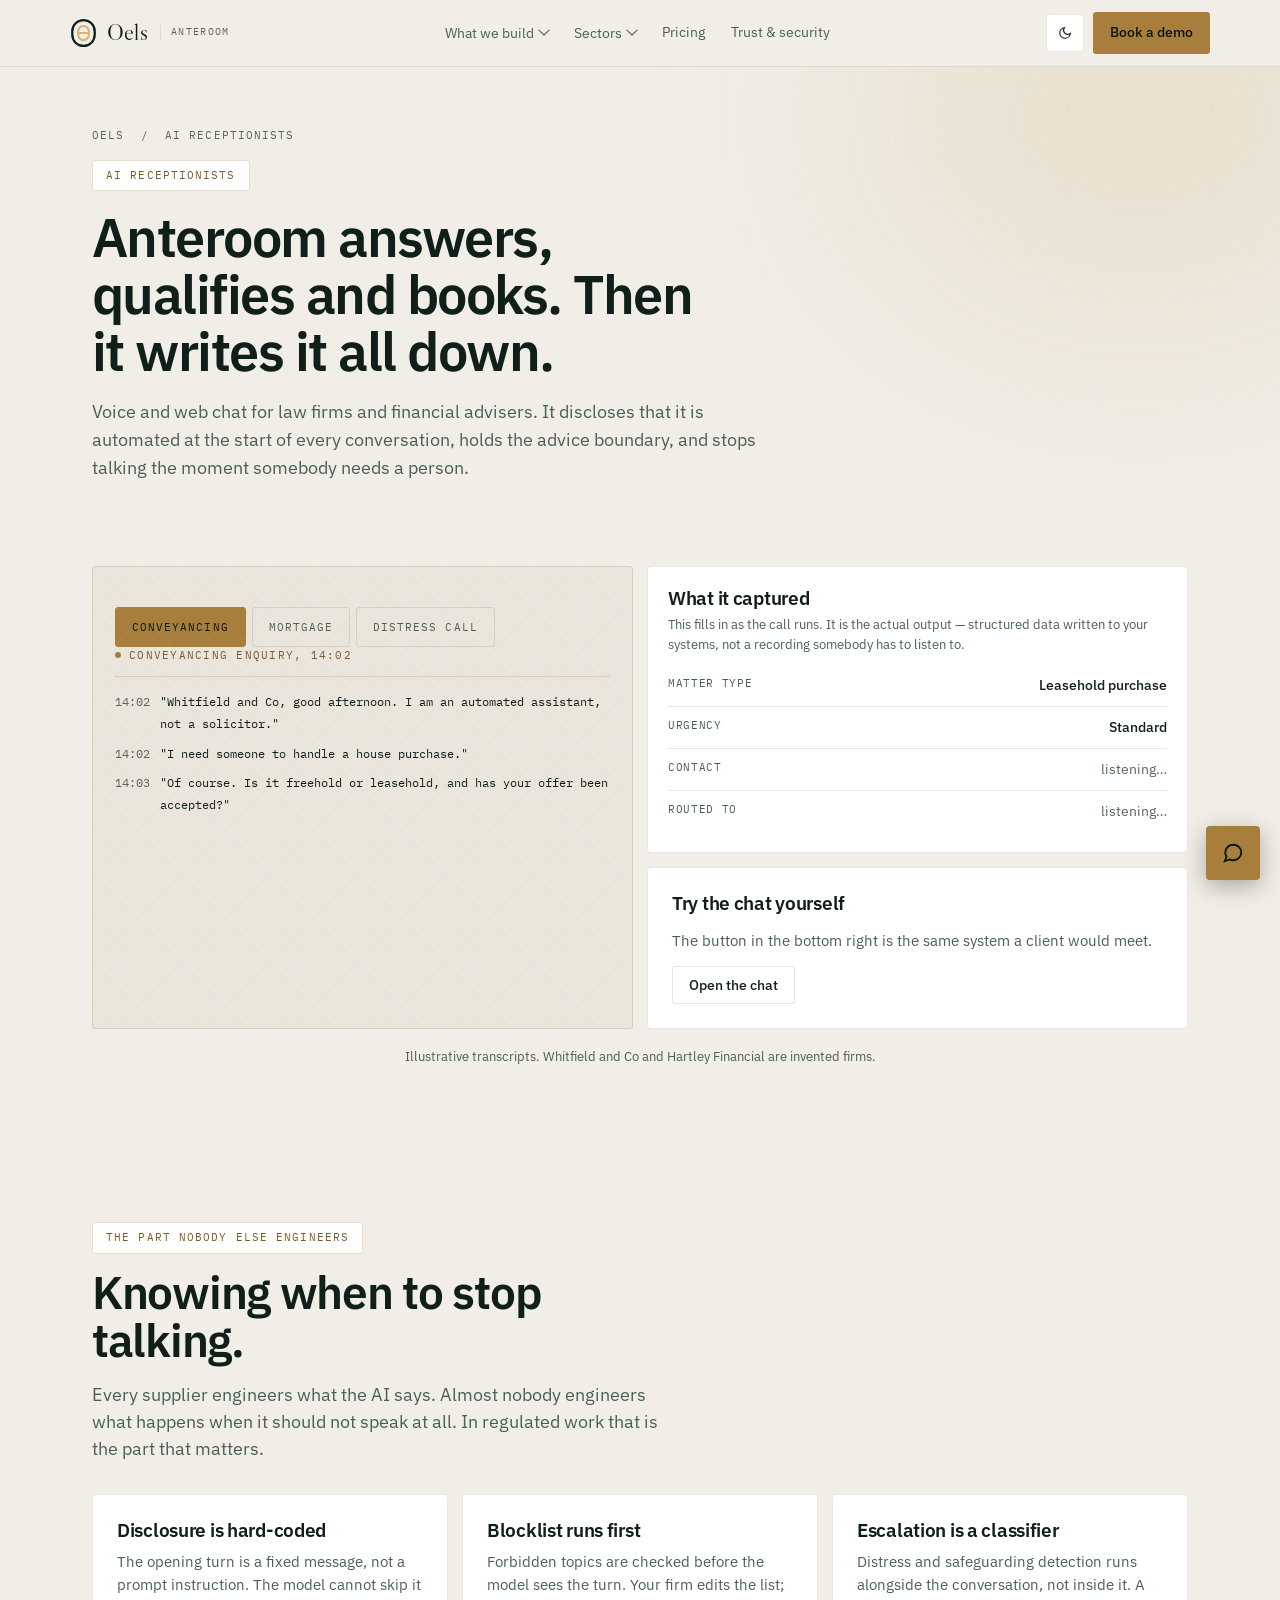
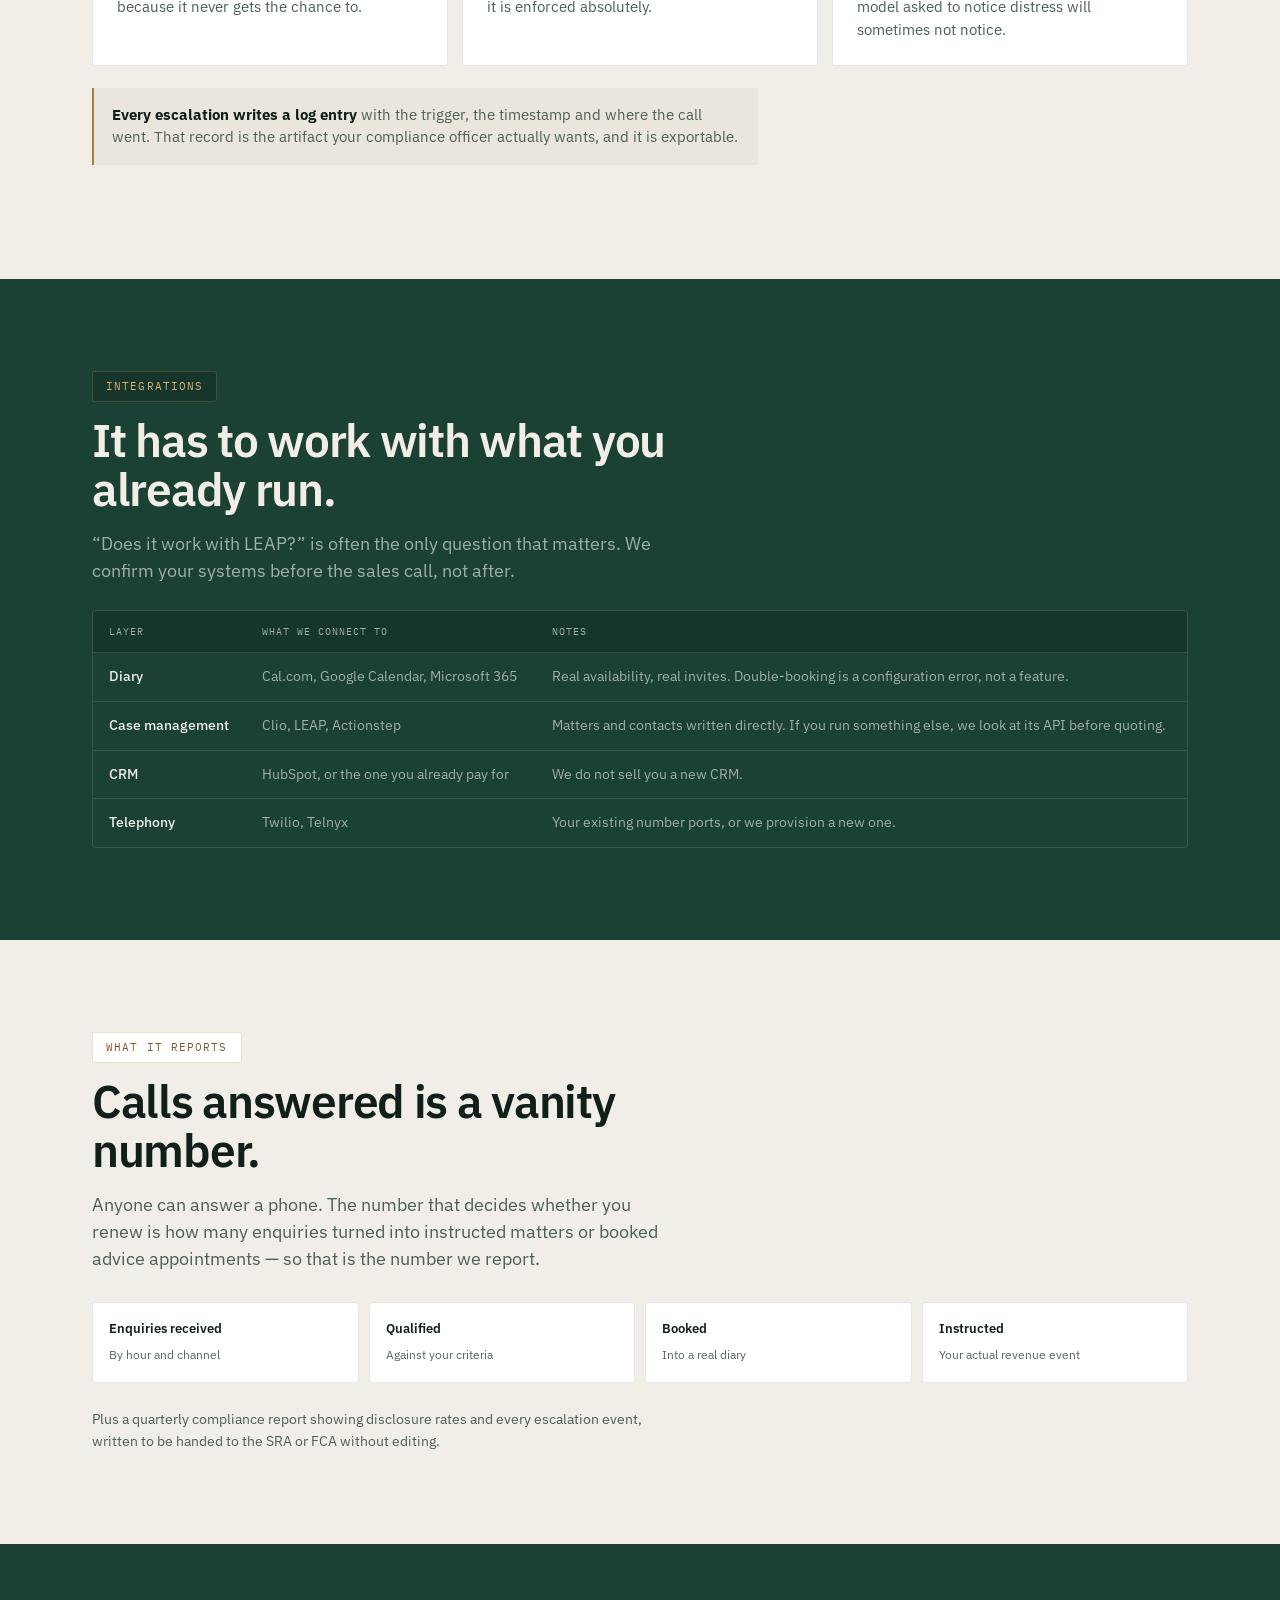
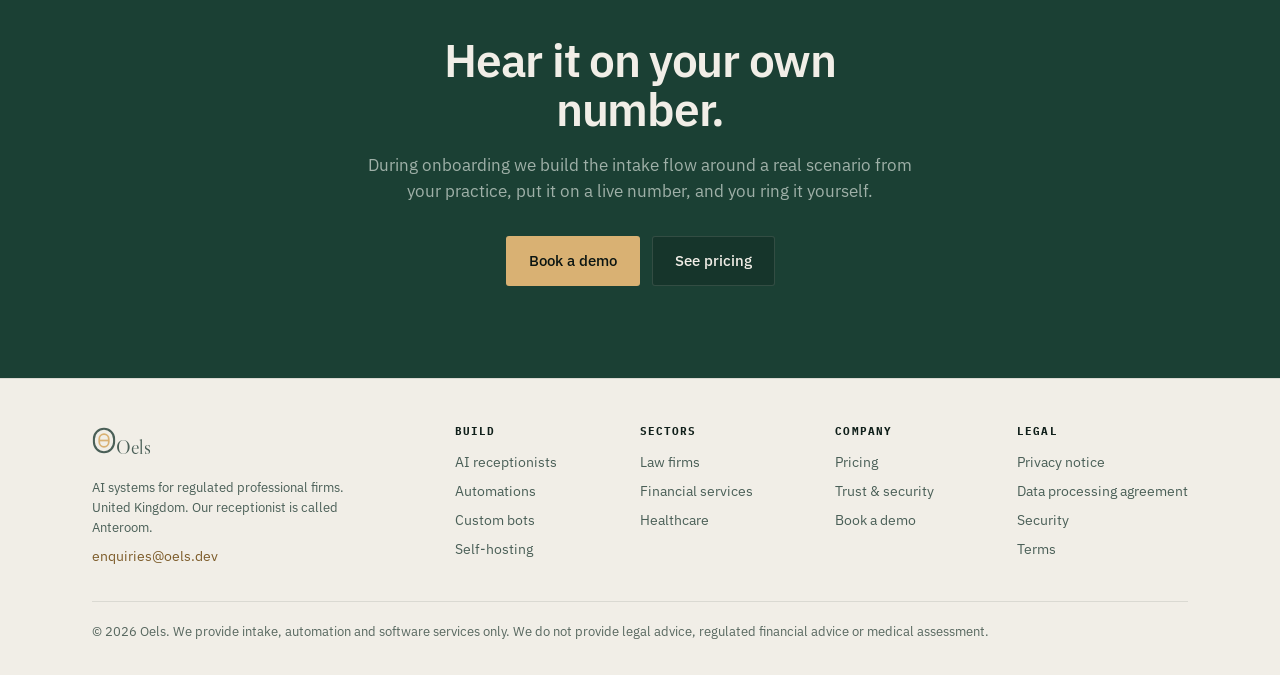
==== ai-receptionists.html @ 80339958 "Rebrand to Oels, build out full site, remove internal docs from repo Company is now Oels; Anteroom i" ====
<!DOCTYPE html>
<html lang="en-GB" data-theme="dark">
<head>
<meta charset="utf-8">
<meta name="viewport" content="width=device-width, initial-scale=1">
<title>AI receptionists | Anteroom by Oels</title>
<meta name="description" content="Anteroom answers your firm's phone and web chat, qualifies the enquiry against your own criteria, and books it. It discloses that it is automated on every call.">
<link rel="preconnect" href="https://fonts.googleapis.com">
<link rel="preconnect" href="https://fonts.gstatic.com" crossorigin>
<link href="https://fonts.googleapis.com/css2?family=Libre+Caslon+Display&family=IBM+Plex+Sans:wght@400;500;600;700&family=IBM+Plex+Mono:wght@400;500&display=swap" rel="stylesheet">
<link rel="stylesheet" href="assets/oels.css">
</head>
<body>
<a class="skip" href="#main">Skip to content</a>

<svg width="0" height="0" style="position:absolute" aria-hidden="true"><defs>
<pattern id="mashp" width="44" height="44" patternUnits="userSpaceOnUse">
<g stroke="#D9B173" stroke-width="1" fill="none">
<path d="M22 2 L42 22 L22 42 L2 22 Z"/><path d="M22 10 L34 22 L22 34 L10 22 Z"/><path d="M0 0 L44 44 M44 0 L0 44"/>
</g></pattern></defs></svg>

<div class="hdr-wrap">
  <div class="wrap hdr">
    <a href="index.html" class="brand" aria-label="Oels home">
      <svg width="27" height="30" viewBox="0 0 30 34" fill="none" aria-hidden="true"><rect x="2.3" y="2.3" width="25.4" height="29.4" rx="12.7" stroke="currentColor" stroke-width="2.6"/><rect x="9" y="9" width="12" height="16" rx="6" stroke="#D9B173" stroke-width="2.2"/><path d="M9 17H21" stroke="#D9B173" stroke-width="2.2"/></svg>
      <span class="brand-nm">Oels</span><span class="brand-sub">Anteroom</span>
    </a>
    <nav class="nav" id="nav" data-open="false" aria-label="Main">
      <div class="nav-grp">
        <button class="nav-btn" type="button" aria-expanded="false" aria-controls="pan-b">What we build <i class="nav-car"></i></button>
        <div class="nav-pan" id="pan-b">
          <a class="nav-item" href="ai-receptionists.html"><strong>AI receptionists</strong><span>Anteroom &mdash; voice and web chat</span></a>
          <a class="nav-item" href="automations.html"><strong>Automations</strong><span>The work between your systems</span></a>
          <a class="nav-item" href="custom-bots.html"><strong>Custom and ML bots</strong><span>Trained on your own documents</span></a>
          <a class="nav-item" href="self-hosted.html"><strong>Self-hosted deployment</strong><span>Inside your own network</span></a>
        </div>
      </div>
      <div class="nav-grp">
        <button class="nav-btn" type="button" aria-expanded="false" aria-controls="pan-s">Sectors <i class="nav-car"></i></button>
        <div class="nav-pan" id="pan-s">
          <a class="nav-item" href="for-law-firms.html"><strong>Law firms</strong><span>Intake and triage, never advice</span></a>
          <a class="nav-item" href="for-financial-services.html"><strong>Financial services</strong><span>Guidance side of the advice boundary</span></a>
          <a class="nav-item" href="for-healthcare.html"><strong>Healthcare</strong><span>Planned &mdash; not a launch claim</span></a>
        </div>
      </div>
      <a class="nav-lnk" href="pricing.html">Pricing</a>
      <a class="nav-lnk" href="trust.html">Trust &amp; security</a>
    </nav>
    <div class="hact">
      <button class="tbtn" type="button" data-theme-toggle aria-label="Switch between light and dark theme">
        <svg width="14" height="14" viewBox="0 0 24 24" fill="none" stroke="currentColor" stroke-width="2" aria-hidden="true"><path d="M21 12.8A9 9 0 1 1 11.2 3a7 7 0 0 0 9.8 9.8z"/></svg>
      </button>
      <a href="index.html#book" class="btn btn-p btn-sm hdr-cta">Book a demo</a>
      <button class="tbtn burger" type="button" id="burger" aria-expanded="false" aria-controls="nav" aria-label="Open menu">
        <svg width="16" height="16" viewBox="0 0 24 24" fill="none" stroke="currentColor" stroke-width="2" aria-hidden="true"><path d="M3 6h18M3 12h18M3 18h18"/></svg>
      </button>
    </div>
  </div>
</div>

<main id="main">
<section class="phero">
  <div class="glow g1"></div>
  <div class="wrap" style="position:relative;z-index:2">
    <p class="crumb"><a href="index.html">Oels</a> &nbsp;/&nbsp; AI receptionists</p>
    <span class="pill" style="margin-top:16px">AI receptionists</span>
    <h1>Anteroom answers, qualifies and books. Then it writes it all down.</h1>
    <p class="phero-sub">Voice and web chat for law firms and financial advisers. It discloses that it is automated at the start of every conversation, holds the advice boundary, and stops talking the moment somebody needs a person.</p>
  </div>
</section>

<section class="sec-s">
  <div class="wrap">
    <div class="cards2" style="margin-top:8px">
      <div class="term">
        <svg class="mash" aria-hidden="true"><rect width="100%" height="100%" fill="url(#mashp)"/></svg>
        <div class="segs" role="tablist" aria-label="Choose a scenario">
          <button class="seg" type="button" role="tab" aria-selected="true" data-scen="law">Conveyancing</button>
          <button class="seg" type="button" role="tab" aria-selected="false" data-scen="fin">Mortgage</button>
          <button class="seg" type="button" role="tab" aria-selected="false" data-scen="esc">Distress call</button>
        </div>
        <div class="thead"><span class="dot"></span><span id="demoLabel">Conveyancing enquiry, 14:02</span></div>
        <div id="demoFeed" class="feed" aria-live="polite"></div>
      </div>
      <div>
        <div class="xtract">
          <h3 style="margin-bottom:4px">What it captured</h3>
          <p class="dim" style="font-size:13px;margin-bottom:10px">This fills in as the call runs. It is the actual output &mdash; structured data written to your systems, not a recording somebody has to listen to.</p>
          <div id="xtract"></div>
        </div>
        <div class="card" style="margin-top:14px">
          <h3>Try the chat yourself</h3>
          <p class="mt-s">The button in the bottom right is the same system a client would meet.</p>
          <button class="btn btn-s btn-sm" type="button" data-open-chat style="margin-top:14px">Open the chat</button>
        </div>
      </div>
    </div>
    <p class="dim center" style="font-size:12.5px;margin-top:18px">Illustrative transcripts. Whitfield and Co and Hartley Financial are invented firms.</p>
  </div>
</section>

<section class="sec">
  <div class="wrap">
    <div class="sec-head rv">
      <span class="pill">The part nobody else engineers</span>
      <h2>Knowing when to stop talking.</h2>
      <p>Every supplier engineers what the AI says. Almost nobody engineers what happens when it should not speak at all. In regulated work that is the part that matters.</p>
    </div>
    <div class="cards3">
      <div class="card rv"><h3>Disclosure is hard-coded</h3><p>The opening turn is a fixed message, not a prompt instruction. The model cannot skip it because it never gets the chance to.</p></div>
      <div class="card rv"><h3>Blocklist runs first</h3><p>Forbidden topics are checked before the model sees the turn. Your firm edits the list; it is enforced absolutely.</p></div>
      <div class="card rv"><h3>Escalation is a classifier</h3><p>Distress and safeguarding detection runs alongside the conversation, not inside it. A model asked to notice distress will sometimes not notice.</p></div>
    </div>
    <div class="note" style="max-width:74ch">
      <strong>Every escalation writes a log entry</strong> with the trigger, the timestamp and where the call went. That record is the artifact your compliance officer actually wants, and it is exportable.
    </div>
  </div>
</section>

<section class="sec on-deep">
  <div class="wrap">
    <div class="sec-head rv">
      <span class="pill">Integrations</span>
      <h2>It has to work with what you already run.</h2>
      <p>&ldquo;Does it work with LEAP?&rdquo; is often the only question that matters. We confirm your systems before the sales call, not after.</p>
    </div>
    <div class="tbl-wrap">
      <table class="tbl">
        <tr><th>Layer</th><th>What we connect to</th><th>Notes</th></tr>
        <tr><td>Diary</td><td>Cal.com, Google Calendar, Microsoft 365</td><td>Real availability, real invites. Double-booking is a configuration error, not a feature.</td></tr>
        <tr><td>Case management</td><td>Clio, LEAP, Actionstep</td><td>Matters and contacts written directly. If you run something else, we look at its API before quoting.</td></tr>
        <tr><td>CRM</td><td>HubSpot, or the one you already pay for</td><td>We do not sell you a new CRM.</td></tr>
        <tr><td>Telephony</td><td>Twilio, Telnyx</td><td>Your existing number ports, or we provision a new one.</td></tr>
      </table>
    </div>
  </div>
</section>

<section class="sec">
  <div class="wrap">
    <div class="sec-head rv">
      <span class="pill">What it reports</span>
      <h2>Calls answered is a vanity number.</h2>
      <p>Anyone can answer a phone. The number that decides whether you renew is how many enquiries turned into instructed matters or booked advice appointments &mdash; so that is the number we report.</p>
    </div>
    <div class="strip strip-4">
      <div><strong>Enquiries received</strong><span>By hour and channel</span></div>
      <div><strong>Qualified</strong><span>Against your criteria</span></div>
      <div><strong>Booked</strong><span>Into a real diary</span></div>
      <div><strong>Instructed</strong><span>Your actual revenue event</span></div>
    </div>
    <p class="dim mt-m" style="font-size:14px;max-width:70ch">Plus a quarterly compliance report showing disclosure rates and every escalation event, written to be handed to the SRA or FCA without editing.</p>
  </div>
</section>
<section class="sec on-deep">
  <div class="wrap center">
    <h2 style="max-width:20ch;margin:0 auto">Hear it on your own number.</h2>
    <p class="dim" style="max-width:56ch;margin:18px auto 0;font-size:17px">During onboarding we build the intake flow around a real scenario from your practice, put it on a live number, and you ring it yourself.</p>
    <div class="hcta">
      <a href="index.html#book" class="btn btn-p">Book a demo</a>
      <a href="pricing.html" class="btn btn-s">See pricing</a>
    </div>
  </div>
</section>
</main>

<footer class="ft">
  <div class="wrap">
    <div class="fg">
      <div style="max-width:280px">
        <a href="index.html" class="brand" style="margin-bottom:11px">
          <svg width="24" height="27" viewBox="0 0 30 34" fill="none" aria-hidden="true"><rect x="2.3" y="2.3" width="25.4" height="29.4" rx="12.7" stroke="currentColor" stroke-width="2.6"/><rect x="9" y="9" width="12" height="16" rx="6" stroke="#D9B173" stroke-width="2.2"/><path d="M9 17H21" stroke="#D9B173" stroke-width="2.2"/></svg><span class="brand-nm" style="font-size:20px">Oels</span>
        </a>
        <p class="dim" style="font-size:13px">AI systems for regulated professional firms. United Kingdom. Our receptionist is called Anteroom.</p>
        <p style="margin-top:8px"><a href="mailto:enquiries@oels.dev" style="color:var(--brass-text);padding:0">enquiries@oels.dev</a></p>
      </div>
      <div class="fc"><strong>Build</strong>
        <a href="ai-receptionists.html">AI receptionists</a><a href="automations.html">Automations</a><a href="custom-bots.html">Custom bots</a><a href="self-hosted.html">Self-hosting</a></div>
      <div class="fc"><strong>Sectors</strong>
        <a href="for-law-firms.html">Law firms</a><a href="for-financial-services.html">Financial services</a><a href="for-healthcare.html">Healthcare</a></div>
      <div class="fc"><strong>Company</strong>
        <a href="pricing.html">Pricing</a><a href="trust.html">Trust &amp; security</a><a href="index.html#book">Book a demo</a></div>
      <div class="fc"><strong>Legal</strong>
        <a href="privacy.html">Privacy notice</a><a href="dpa.html">Data processing agreement</a><a href="trust.html">Security</a><a href="terms.html">Terms</a></div>
    </div>
    <p class="flegal">&copy; 2026 Oels. We provide intake, automation and software services only. We do not provide legal advice, regulated financial advice or medical assessment.</p>
  </div>
</footer>

<button class="chatbtn" type="button" id="chatBtn" aria-expanded="false" aria-label="Open chat">
  <svg width="22" height="22" viewBox="0 0 24 24" fill="none" stroke="#0B1512" stroke-width="2" stroke-linecap="round" aria-hidden="true"><path d="M21 11.5a8.4 8.4 0 0 1-9 8.4 8.5 8.5 0 0 1-3.8-.9L3 21l1.9-5.2A8.4 8.4 0 0 1 12 3a8.4 8.4 0 0 1 9 8.5z"/></svg>
</button>
<div class="chatwin" id="chatWin" role="dialog" aria-label="Anteroom chat">
  <div class="chh"><span class="dot pulse"></span><div><strong>Anteroom</strong><small>Automated assistant</small></div></div>
  <div class="chb" id="chatBody"></div>
  <div class="chopts" id="chatOpts"></div>
  <p class="chn">A demonstration of how Anteroom greets and routes an enquiry.</p>
</div>


<script src="assets/oels.js"></script>
</body>
</html>
---- assets/oels.css ----
/* ============================================================
   Oels — shared stylesheet
   Company: Oels.  Product: Anteroom.
   Brand tokens are locked (see brand.html). Change values here,
   never inline, or light and dark will drift apart.
   ============================================================ */

/* ---------- 1. Tokens ---------- */
:root[data-theme="dark"]{
  --bg:#0B1512;--bg2:#101F1A;--surface:#152521;--surface2:#1B302A;
  --ink:#F1EEE7;--dim:#93A79E;--faint:#7F938A;
  --brass:#D9B173;--brass2:#C0954E;--brass-text:#D9B173;
  --line:rgba(217,177,115,.16);--line2:rgba(241,238,231,.09);
  /* --alert is the decorative rule; --alert-ink is text, held to AA on paper */
  --alert:#C2603E;--alert-ink:#A34524;
  --ok:#5C9E7A;--warn-text:#E8A87C;
  --paper-bg:#EDE6D6;--paper-ink:#26201A;--paper-faint:#6B5F4E;--paper-rule:rgba(38,32,26,.14);
  --deep:#1B4034;
}
:root[data-theme="light"]{
  --bg:#F1EEE7;--bg2:#EAE6DD;--surface:#FFFFFF;--surface2:#F7F5F0;
  --ink:#101F1A;--dim:#4A5F57;--faint:#57675F;
  --brass:#A87E3C;--brass2:#C0954E;--brass-text:#7D5C2A;
  --line:rgba(168,126,60,.24);--line2:rgba(16,31,26,.1);
  --alert:#A84B2E;--alert-ink:#A84B2E;
  --ok:#3F7757;--warn-text:#A84B2E;
  --paper-bg:#FFFFFF;--paper-ink:#1C2622;--paper-faint:#5C6D66;--paper-rule:rgba(28,38,34,.1);
  --deep:#1B4034;
}

/* Deep-green feature band. Re-declares tokens locally so children inherit
   dark-appropriate values in BOTH themes — --deep is identical in both. */
.on-deep{
  background:var(--deep);color:#F1EEE7;
  --ink:#F1EEE7;--dim:#9FB0A8;--faint:#9FB0A8;
  --surface:#16352B;--surface2:#1D4438;--bg2:#16352B;
  --brass:#D9B173;--brass2:#E5C795;--brass-text:#D9B173;
  --line:rgba(217,177,115,.22);--line2:rgba(241,238,231,.13);
}
.on-deep .btn-p{color:#0B1512}

/* ---------- 2. Base ---------- */
*{box-sizing:border-box;margin:0;padding:0}
html{scroll-behavior:smooth}
body{
  background:var(--bg);color:var(--ink);
  font-family:"IBM Plex Sans",system-ui,sans-serif;
  line-height:1.55;font-size:16px;overflow-x:hidden;
  transition:background .3s,color .3s;-webkit-font-smoothing:antialiased;
}
.wrap{max-width:1140px;margin:0 auto;padding:0 22px}
.wrap-n{max-width:820px;margin:0 auto;padding:0 22px}
h1,h2,h3{font-weight:600;letter-spacing:-.028em;line-height:1.06}
h1{font-size:clamp(38px,5.6vw,66px)}
h2{font-size:clamp(28px,4vw,46px)}
h3{font-size:19px;letter-spacing:-.015em;line-height:1.25}
h4{font-size:15.5px;font-weight:600;letter-spacing:-.01em}
.sec{padding:92px 0;position:relative}
.sec-s{padding:64px 0;position:relative}
.mono{font-family:"IBM Plex Mono",monospace}
.dim{color:var(--dim)}
.serif{font-family:"Libre Caslon Display",Georgia,serif;font-weight:400}
.mt-s{margin-top:14px}.mt-m{margin-top:26px}.mt-l{margin-top:44px}
.center{text-align:center}
.skip{position:absolute;left:-9999px;top:0;z-index:200;padding:12px 18px;background:var(--brass);color:#0B1512;border-radius:3px}
.skip:focus{left:12px;top:12px}

.pill{
  display:inline-flex;align-items:center;gap:8px;padding:6px 13px;border-radius:3px;
  border:1px solid var(--line);background:var(--surface);
  font-family:"IBM Plex Mono",monospace;font-size:11px;letter-spacing:.1em;
  text-transform:uppercase;color:var(--brass-text);
}
.dot{width:6px;height:6px;border-radius:50%;background:var(--brass);flex-shrink:0}
.pulse{animation:pl 2s ease-in-out infinite}
@keyframes pl{0%,100%{opacity:1}50%{opacity:.2}}
.tag{
  font-family:"IBM Plex Mono",monospace;font-size:10.5px;letter-spacing:.07em;
  text-transform:uppercase;color:var(--faint);border:1px solid var(--line2);
  padding:4px 9px;border-radius:3px;
}
.tagrow{display:flex;gap:7px;flex-wrap:wrap;margin-top:16px}
/* Status tags. Colours are theme-aware so they hold AA on --surface in both. */
.tag-ok{color:var(--ok);border-color:var(--ok)}
.tag-warn{color:var(--warn-text);border-color:var(--alert)}

.glow{position:absolute;border-radius:50%;filter:blur(110px);pointer-events:none;z-index:0}
.g1{width:560px;height:420px;background:rgba(217,177,115,.13);top:-160px;right:-140px}
.g2{width:480px;height:380px;background:rgba(27,64,52,.6);bottom:-180px;left:-160px}
:root[data-theme="light"] .g1{background:rgba(192,149,78,.16)}
:root[data-theme="light"] .g2{background:rgba(27,64,52,.09)}

/* ---------- 3. Buttons ---------- */
.btn{
  display:inline-flex;align-items:center;justify-content:center;gap:8px;
  font-family:inherit;font-size:15px;font-weight:500;padding:12px 22px;
  border-radius:3px;border:1px solid transparent;cursor:pointer;
  text-decoration:none;transition:background .18s,border-color .18s,transform .18s,color .18s;
}
/* Brass is a background behind DARK text, in both themes. Never cream on brass. */
.btn-p{background:var(--brass);color:#0B1512}
.btn-p:hover{background:var(--brass2);transform:translateY(-1px)}
.btn-s{background:var(--surface);color:var(--ink);border-color:var(--line2)}
.btn-s:hover{border-color:var(--brass);background:var(--surface2)}
.btn-sm{padding:9px 16px;font-size:14px}
.btn-blk{width:100%}
.btn:focus-visible,button:focus-visible,a:focus-visible,
input:focus-visible,select:focus-visible,textarea:focus-visible,
[tabindex]:focus-visible{outline:2px solid var(--brass);outline-offset:2px}
.tbtn{
  width:38px;height:38px;border-radius:3px;border:1px solid var(--line2);
  background:var(--surface);color:var(--ink);cursor:pointer;display:grid;
  place-items:center;transition:border-color .2s;flex-shrink:0;
}
.tbtn:hover{border-color:var(--brass)}

/* ---------- 4. Header + navigation ---------- */
.hdr-wrap{
  position:sticky;top:0;z-index:80;backdrop-filter:blur(14px);
  background:color-mix(in srgb,var(--bg) 88%,transparent);
  border-bottom:1px solid var(--line2);
}
.hdr{display:flex;align-items:center;justify-content:space-between;gap:16px;padding:12px 0}
.brand{display:flex;align-items:center;gap:10px;text-decoration:none;color:var(--ink)}
.brand-nm{font-family:"Libre Caslon Display",Georgia,serif;font-size:23px;letter-spacing:.01em}
.brand-sub{
  font-family:"IBM Plex Mono",monospace;font-size:9.5px;letter-spacing:.14em;
  text-transform:uppercase;color:var(--faint);border-left:1px solid var(--line2);
  padding-left:10px;margin-left:2px;
}
@media(max-width:560px){.brand-sub{display:none}}

.nav{display:flex;align-items:center;gap:4px}
.nav-lnk{
  color:var(--dim);text-decoration:none;font-size:14px;padding:9px 11px;
  border-radius:3px;transition:color .2s,background .2s;display:inline-block;
}
.nav-lnk:hover{color:var(--ink);background:var(--surface)}
.nav-lnk[aria-current="page"]{color:var(--ink)}
.nav-grp{position:relative}
.nav-btn{
  font-family:inherit;font-size:14px;color:var(--dim);background:transparent;
  border:none;cursor:pointer;padding:9px 11px;border-radius:3px;
  display:inline-flex;align-items:center;gap:6px;transition:color .2s,background .2s;
}
.nav-btn:hover{color:var(--ink);background:var(--surface)}
.nav-btn[aria-expanded="true"]{color:var(--ink);background:var(--surface)}
.nav-car{width:8px;height:8px;border-right:1.5px solid currentColor;border-bottom:1.5px solid currentColor;transform:rotate(45deg) translate(-2px,-2px);transition:transform .2s}
.nav-btn[aria-expanded="true"] .nav-car{transform:rotate(-135deg) translate(-3px,-3px)}
.nav-pan{
  position:absolute;top:calc(100% + 8px);left:0;min-width:272px;
  background:var(--surface);border:1px solid var(--line2);border-radius:4px;
  box-shadow:0 16px 44px rgba(0,0,0,.32);padding:7px;display:none;
}
.nav-pan.open{display:block}
.nav-item{display:block;text-decoration:none;padding:10px 12px;border-radius:3px;transition:background .16s}
.nav-item:hover{background:var(--surface2)}
.nav-item strong{display:block;font-size:14px;font-weight:600;color:var(--ink)}
.nav-item span{display:block;font-size:12.5px;color:var(--dim);margin-top:1px;line-height:1.4}
.hact{display:flex;align-items:center;gap:9px}
.burger{display:none}
@media(max-width:1000px){
  .nav{
    position:fixed;inset:57px 0 auto 0;background:var(--bg);
    border-bottom:1px solid var(--line2);flex-direction:column;align-items:stretch;
    gap:0;padding:12px 22px 22px;max-height:calc(100vh - 57px);overflow-y:auto;
  }
  .nav[data-open="false"]{display:none}
  .nav-lnk,.nav-btn{width:100%;text-align:left;padding:13px 10px;font-size:15px}
  .nav-btn{justify-content:space-between}
  .nav-grp{position:static}
  .nav-pan{position:static;box-shadow:none;border:none;background:transparent;padding:0 0 6px 10px;min-width:0}
  .nav-item{padding:11px 10px}
  .burger{display:grid}
  .hdr-cta{display:none}
}

/* ---------- 5. Page hero ---------- */
/* position:relative is load-bearing — it makes .hero the containing block for
   the absolutely-positioned .glow, so overflow:hidden actually clips it. */
.hero{padding:74px 0 66px;text-align:center;overflow:hidden;position:relative}
.hero h1{margin:24px auto 0;max-width:17ch}
.hero-sub{font-size:19px;color:var(--dim);max-width:58ch;margin:22px auto 0}
.hcta{display:flex;gap:12px;justify-content:center;flex-wrap:wrap;margin-top:32px}
.hnote{margin:26px auto 0;font-size:13px;color:var(--faint);font-family:"IBM Plex Mono",monospace;letter-spacing:.03em}
.phero{padding:60px 0 12px;overflow:hidden;position:relative}
.phero h1{margin-top:18px;max-width:20ch;font-size:clamp(34px,4.6vw,54px)}
.phero-sub{font-size:18px;color:var(--dim);max-width:62ch;margin-top:18px}
.crumb{font-family:"IBM Plex Mono",monospace;font-size:11px;letter-spacing:.1em;text-transform:uppercase;color:var(--faint)}
.crumb a{color:var(--faint);text-decoration:none}
.crumb a:hover{color:var(--brass-text)}

/* ---------- 6. Section heading ---------- */
.sec-head{max-width:58ch}
.sec-head h2{margin:14px 0 0}
.sec-head p{margin-top:16px;font-size:17.5px;color:var(--dim);max-width:62ch}

/* ---------- 7. Bento / cards ---------- */
.bento{display:grid;grid-template-columns:repeat(4,1fr);gap:14px;margin-top:44px}
.b{
  grid-column:span 2;background:var(--surface);border:1px solid var(--line2);
  border-radius:4px;padding:28px 26px;transition:border-color .22s,transform .22s;
  position:relative;overflow:hidden;
}
.b:hover{border-color:var(--line);transform:translateY(-2px)}
.b-wide{grid-column:span 4}
.b h3{margin-bottom:7px}
.b p{font-size:14.5px;color:var(--dim);max-width:48ch}
.b-lnk{display:inline-flex;align-items:center;gap:6px;margin-top:16px;font-size:14px;color:var(--brass-text);text-decoration:none;font-weight:500}
.b-lnk:hover{gap:10px}
.ic{
  width:36px;height:36px;border-radius:3px;background:rgba(217,177,115,.13);
  border:1px solid var(--line);display:grid;place-items:center;margin-bottom:16px;
}
.cards3{display:grid;grid-template-columns:repeat(3,1fr);gap:14px;margin-top:32px}
.cards2{display:grid;grid-template-columns:1fr 1fr;gap:14px;margin-top:32px}
.card{background:var(--surface);border:1px solid var(--line2);border-radius:4px;padding:24px}
.card h3{margin-bottom:8px}
.card p{font-size:14.5px;color:var(--dim)}
@media(max-width:900px){
  .bento{grid-template-columns:1fr}.b,.b-wide{grid-column:span 1}
  .cards3,.cards2{grid-template-columns:1fr}
}

/* ---------- 8. Ledger (home signature element) ---------- */
.ledger{
  margin-top:52px;text-align:left;background:var(--paper-bg);color:var(--paper-ink);
  border:1px solid var(--line);border-radius:4px;position:relative;overflow:hidden;
  box-shadow:0 22px 60px rgba(0,0,0,.34);
}
:root[data-theme="light"] .ledger{box-shadow:0 18px 44px rgba(16,31,26,.13)}
.ledger::before{content:"";position:absolute;top:0;bottom:0;left:58px;width:1px;background:var(--alert);opacity:.6;z-index:3}
@media(max-width:640px){.ledger::before{left:44px}}
.lg-head{
  display:flex;justify-content:space-between;align-items:baseline;gap:14px;flex-wrap:wrap;
  padding:15px 22px 13px;border-bottom:1px solid var(--paper-rule);
  position:relative;z-index:4;background:var(--paper-bg);
}
.lg-head b{font-family:"IBM Plex Mono",monospace;font-size:10.5px;letter-spacing:.15em;text-transform:uppercase;font-weight:500;color:var(--paper-ink)}
.lg-ref{font-family:"IBM Plex Mono",monospace;font-size:10.5px;letter-spacing:.09em;color:var(--paper-faint)}
/* Ruled paper: rows paint over the ruling, so it only shows below the last entry. */
.lg-rows{
  position:relative;z-index:2;min-height:274px;
  background-image:repeating-linear-gradient(to bottom,
    transparent 0,transparent 37px,var(--paper-rule) 37px,var(--paper-rule) 38px);
}
.lg-row{
  display:grid;grid-template-columns:58px 1fr;align-items:baseline;
  background:var(--paper-bg);border-bottom:1px solid var(--paper-rule);min-height:38px;
  opacity:0;transform:translateY(3px);animation:lgin .45s ease forwards;
}
@media(max-width:640px){.lg-row{grid-template-columns:44px 1fr}}
@keyframes lgin{to{opacity:1;transform:none}}
.lg-row .tm{font-family:"IBM Plex Mono",monospace;font-size:10.5px;color:var(--paper-faint);padding:11px 0 10px;text-align:center}
.lg-row .en{padding:10px 20px 9px 16px;font-size:14.5px;line-height:1.45}
.lg-act .en{font-family:"IBM Plex Mono",monospace;font-size:11.5px;letter-spacing:.02em;color:var(--paper-faint);text-transform:uppercase}
.lg-flag .en{font-family:"IBM Plex Mono",monospace;font-size:11.5px;letter-spacing:.02em;color:var(--alert-ink);text-transform:uppercase;font-weight:500}
.lg-flag{background:linear-gradient(rgba(194,96,62,.08),rgba(194,96,62,.08)),var(--paper-bg)}
.lg-foot{
  display:flex;justify-content:space-between;align-items:center;gap:14px;flex-wrap:wrap;
  padding:13px 22px;border-top:1px solid var(--paper-rule);position:relative;z-index:4;
  font-family:"IBM Plex Mono",monospace;font-size:10.5px;letter-spacing:.1em;
  text-transform:uppercase;color:var(--paper-faint);background:var(--paper-bg);
}
.caret{display:inline-block;width:7px;height:13px;background:var(--alert);vertical-align:-2px;margin-left:2px;animation:blink 1.1s step-end infinite}
@keyframes blink{50%{opacity:0}}
.segs{display:flex;gap:6px;flex-wrap:wrap;margin-top:18px}
.segs-c{justify-content:center}
.seg{
  font-family:"IBM Plex Mono",monospace;font-size:10.5px;letter-spacing:.1em;
  text-transform:uppercase;padding:12px 16px;border-radius:3px;cursor:pointer;
  background:transparent;border:1px solid var(--line2);color:var(--dim);transition:all .2s;
}
.seg:hover{border-color:var(--brass);color:var(--ink)}
.seg[aria-selected="true"],.seg[aria-pressed="true"]{background:var(--brass);border-color:var(--brass);color:#0B1512}

/* ---------- 9. Transcript terminal ---------- */
.mash{position:absolute;inset:0;width:100%;height:100%;opacity:.1;pointer-events:none}
.term{
  background:var(--bg2);border:1px solid var(--line);border-radius:4px;padding:22px;
  position:relative;overflow:hidden;min-height:330px;
}
.thead{position:relative;z-index:2;display:flex;align-items:center;gap:8px;padding-bottom:13px;margin-bottom:14px;border-bottom:1px solid var(--line)}
.thead span{font-family:"IBM Plex Mono",monospace;font-size:10.5px;letter-spacing:.12em;text-transform:uppercase;color:var(--brass-text)}
.feed{position:relative;z-index:2;font-family:"IBM Plex Mono",monospace;font-size:12px;line-height:1.8}
.ln{display:flex;gap:10px;margin-bottom:8px;opacity:0;transform:translateY(4px);animation:lgin .4s ease forwards}
.ln .t{color:var(--faint);flex-shrink:0}
.ln .m{color:var(--ink)}
.ln-sys .m{color:var(--brass-text)}
.ln-esc .m{color:#E8A87C}
:root[data-theme="light"] .ln-esc .m{color:var(--alert-ink)}

/* Extracted-fields panel (service page) */
.xtract{background:var(--surface);border:1px solid var(--line2);border-radius:4px;padding:20px}
.xrow{display:flex;justify-content:space-between;gap:12px;padding:10px 0;border-bottom:1px solid var(--line2);font-size:13.5px}
.xrow:last-child{border-bottom:none}
.xrow .k{color:var(--dim);font-family:"IBM Plex Mono",monospace;font-size:11px;letter-spacing:.06em;text-transform:uppercase}
.xrow .v{color:var(--ink);font-weight:500;text-align:right}
.xrow .v.pending{color:var(--faint);font-weight:400}

/* ---------- 10. Workflow canvas (automations) ---------- */
.canvas{
  background:var(--bg2);border:1px solid var(--line);border-radius:4px;
  padding:26px 20px;position:relative;overflow-x:auto;
}
.flow{display:flex;align-items:stretch;gap:0;min-width:640px}
.node{
  flex:1;background:var(--surface);border:1px solid var(--line2);border-radius:4px;
  padding:14px 13px;cursor:pointer;transition:border-color .2s,background .2s,transform .2s;
  text-align:left;font-family:inherit;color:var(--ink);position:relative;
}
.node:hover{border-color:var(--brass)}
.node[aria-expanded="true"]{border-color:var(--brass);background:var(--surface2)}
.node.lit{border-color:var(--brass);background:rgba(217,177,115,.14);transform:translateY(-3px)}
.node .nn{font-family:"IBM Plex Mono",monospace;font-size:9.5px;letter-spacing:.1em;text-transform:uppercase;color:var(--faint);display:block;margin-bottom:5px}
.node .nt{font-size:13.5px;font-weight:600;line-height:1.25;display:block}
.node .ns{font-size:11.5px;color:var(--dim);display:block;margin-top:4px}
.wire{width:26px;flex-shrink:0;position:relative;align-self:center;height:2px;background:var(--line2)}
.wire.lit{background:var(--brass)}
.ndetail{
  margin-top:16px;background:var(--surface);border:1px solid var(--line2);
  border-left:2px solid var(--brass);border-radius:3px;padding:16px 18px;font-size:14px;
}
.ndetail .k{font-family:"IBM Plex Mono",monospace;font-size:10px;letter-spacing:.1em;text-transform:uppercase;color:var(--faint);display:block;margin-bottom:6px}
.ndetail p{color:var(--dim);font-size:14px}
.ndetail .sys{margin-top:10px;display:flex;gap:7px;flex-wrap:wrap}
.runres{
  margin-top:16px;border:1px solid var(--ok);border-radius:3px;padding:14px 18px;
  background:rgba(92,158,122,.09);font-size:14px;display:none;
}
.runres.show{display:block}
.runres strong{color:var(--ok)}

/* ---------- 11. Corpus search (custom bots) ---------- */
.corpus{background:var(--surface);border:1px solid var(--line2);border-radius:4px;padding:24px}
.qrow{display:flex;gap:8px;flex-wrap:wrap;margin-bottom:18px}
.qbtn{
  font-size:13px;padding:9px 13px;border-radius:3px;cursor:pointer;background:transparent;
  border:1px solid var(--line2);color:var(--dim);font-family:inherit;transition:all .2s;text-align:left;
}
.qbtn:hover{border-color:var(--brass);color:var(--ink)}
.qbtn[aria-pressed="true"]{border-color:var(--brass);color:var(--ink);background:var(--surface2)}
.answer{border-top:1px solid var(--line2);padding-top:18px;min-height:150px}
.answer .astream{font-size:15px;line-height:1.6}
.cite{
  margin-top:14px;border-left:2px solid var(--brass);padding:10px 14px;
  background:var(--bg2);border-radius:0 3px 3px 0;font-size:13px;color:var(--dim);
}
.cite b{display:block;font-family:"IBM Plex Mono",monospace;font-size:10px;letter-spacing:.1em;text-transform:uppercase;color:var(--brass-text);margin-bottom:4px}
.nocite{border-left-color:var(--alert);color:var(--dim)}
.nocite b{color:var(--alert-ink)}

/* ---------- 12. Architecture toggle (self-hosted) ---------- */
.arch{background:var(--bg2);border:1px solid var(--line);border-radius:4px;padding:26px 22px}
.perim{
  margin-top:20px;border:1.5px dashed var(--brass);border-radius:4px;padding:18px;
  position:relative;transition:all .35s;
}
.perim-lbl{
  position:absolute;top:-9px;left:14px;background:var(--bg2);padding:0 8px;
  font-family:"IBM Plex Mono",monospace;font-size:10px;letter-spacing:.11em;
  text-transform:uppercase;color:var(--brass-text);
}
.comps{display:grid;grid-template-columns:repeat(2,1fr);gap:10px}
.comp{background:var(--surface);border:1px solid var(--line2);border-radius:3px;padding:13px 14px;transition:all .3s}
.comp strong{display:block;font-size:13.5px;font-weight:600}
.comp span{display:block;font-size:11.5px;color:var(--dim);margin-top:2px}
.outside{margin-top:14px}
.comp-out{border-style:dashed;opacity:.9}
.comp-out strong{color:var(--dim)}
@media(max-width:700px){.comps{grid-template-columns:1fr}}

/* ---------- 13. Console / controls ---------- */
.console{background:var(--surface);border:1px solid var(--line2);border-radius:4px;margin-top:40px;overflow:hidden}
.console.armed .cbody{opacity:.3;pointer-events:none}
.chead{padding:15px 22px;border-bottom:1px solid var(--line2);display:flex;justify-content:space-between;align-items:center;gap:12px;flex-wrap:wrap}
.chead strong{font-size:13.5px;font-weight:600}
.ctag{font-family:"IBM Plex Mono",monospace;font-size:10.5px;letter-spacing:.09em;text-transform:uppercase;color:var(--faint)}
.cbody{padding:6px 22px 20px;transition:opacity .3s}
.ctrl{display:flex;justify-content:space-between;align-items:center;gap:18px;padding:15px 0;border-bottom:1px solid var(--line2)}
.ctrl:last-child{border-bottom:none}
.ctrl strong{display:block;font-size:14.5px;font-weight:600;margin-bottom:2px}
.ctrl span{font-size:13px;color:var(--dim)}
.sw{width:46px;height:26px;border-radius:999px;background:var(--line2);border:none;cursor:pointer;position:relative;flex-shrink:0;transition:background .22s}
.sw::after{content:"";position:absolute;top:3px;left:3px;width:20px;height:20px;border-radius:50%;background:var(--ink);transition:transform .22s}
.sw[aria-checked="true"]{background:var(--brass)}
.sw[aria-checked="true"]::after{transform:translateX(20px);background:#0B1512}
.srow{padding:15px 0;border-bottom:1px solid var(--line2)}
.srow .top{display:flex;justify-content:space-between;align-items:baseline;margin-bottom:3px}
.srow strong{font-size:14.5px;font-weight:600}
.srow .val{font-family:"IBM Plex Mono",monospace;font-size:12.5px;color:var(--brass-text)}
.srow .d{font-size:13px;color:var(--dim);display:block;margin-bottom:13px}
input[type=range]{width:100%;height:3px;border-radius:2px;background:var(--line2);appearance:none;-webkit-appearance:none;cursor:pointer}
input[type=range]::-webkit-slider-thumb{-webkit-appearance:none;width:18px;height:18px;border-radius:50%;background:var(--brass);border:none}
input[type=range]::-moz-range-thumb{width:18px;height:18px;border-radius:50%;background:var(--brass);border:none}
.kill{padding:17px 22px;border-top:1px solid var(--line2);display:flex;justify-content:space-between;align-items:center;gap:16px;flex-wrap:wrap;background:var(--bg2)}
.kill strong{display:block;font-size:14.5px;font-weight:600;margin-bottom:2px}
.kill span{font-size:13px;color:var(--dim)}
.killbtn{font-family:"IBM Plex Mono",monospace;font-size:11px;letter-spacing:.1em;text-transform:uppercase;padding:12px 18px;border-radius:3px;cursor:pointer;background:transparent;color:var(--ink);border:1px solid var(--line2);transition:all .2s}
.killbtn:hover{border-color:var(--alert);color:var(--alert-ink)}
.killbtn.on{background:var(--alert);border-color:var(--alert);color:#F1EEE7}
.strip{display:grid;grid-template-columns:repeat(5,1fr);gap:10px;margin-top:30px}
.strip div{background:var(--surface);border:1px solid var(--line2);border-radius:4px;padding:16px}
.strip strong{display:block;font-size:13px;font-weight:600;margin-bottom:2px}
.strip span{font-size:11.5px;color:var(--faint)}
@media(max-width:860px){.strip{grid-template-columns:repeat(2,1fr)}}
/* Column-count modifiers live in a min-width query so they can never
   override the mobile stack above. Never set grid-template-columns inline. */
@media(min-width:861px){.strip-4{grid-template-columns:repeat(4,1fr)}}
/* Leadership block: portrait beside text, stacking on small screens. */
.bio{display:grid;grid-template-columns:110px 1fr;gap:26px;align-items:center}
.bio-img{aspect-ratio:1;border-radius:4px;background:var(--bg2);border:1px dashed var(--line2);display:grid;place-items:center;font-family:"IBM Plex Mono",monospace;font-size:9.5px;color:var(--dim);text-align:center;padding:10px}
@media(max-width:560px){.bio{grid-template-columns:1fr;gap:16px}.bio-img{max-width:120px}}

/* ---------- 14. Pricing ---------- */
.trow{display:flex;align-items:center;gap:11px;margin-top:26px;font-size:14px;flex-wrap:wrap}
.tiers{display:grid;grid-template-columns:repeat(3,1fr);gap:14px;margin-top:30px;align-items:start}
.tier{background:var(--surface);border:1px solid var(--line2);border-radius:4px;padding:26px 24px}
.tier-feat{border-color:var(--brass)}
.tier .nm{font-size:17px;font-weight:600;letter-spacing:-.015em}
.tier .pr{font-size:36px;font-weight:600;letter-spacing:-.03em;margin:12px 0 1px}
.tier .per{font-size:12.5px;color:var(--faint);margin-bottom:18px}
.tier ul{list-style:none;margin-bottom:22px}
.tier li{font-size:14px;color:var(--dim);padding:6px 0 6px 18px;position:relative}
.tier li::before{content:"";position:absolute;left:0;top:14px;width:5px;height:5px;border-radius:50%;background:var(--brass)}
.badge{display:inline-block;font-family:"IBM Plex Mono",monospace;font-size:9.5px;letter-spacing:.11em;text-transform:uppercase;color:var(--brass-text);border:1px solid var(--line);padding:3px 8px;border-radius:3px;margin-bottom:12px}
@media(max-width:920px){.tiers{grid-template-columns:1fr}}

/* ---------- 15. Tables / spec lists ---------- */
.tbl-wrap{overflow-x:auto;margin-top:26px;border:1px solid var(--line2);border-radius:4px}
.tbl{width:100%;border-collapse:collapse;font-size:14px;min-width:520px}
.tbl th,.tbl td{text-align:left;padding:13px 16px;border-bottom:1px solid var(--line2);vertical-align:top}
.tbl tr:last-child td{border-bottom:none}
.tbl th{font-family:"IBM Plex Mono",monospace;font-size:10px;letter-spacing:.1em;text-transform:uppercase;color:var(--faint);font-weight:400;background:var(--bg2)}
.tbl td{color:var(--dim)}
.tbl td:first-child{color:var(--ink);font-weight:500}
.speclist{margin-top:26px;border-top:1px solid var(--line2)}
.spec{display:grid;grid-template-columns:220px 1fr;gap:24px;padding:18px 0;border-bottom:1px solid var(--line2)}
.spec dt{font-size:14.5px;font-weight:600}
.spec dd{font-size:14.5px;color:var(--dim)}
@media(max-width:700px){.spec{grid-template-columns:1fr;gap:6px}}

/* ---------- 16. Prose (legal pages) ---------- */
.prose{max-width:72ch}
.prose h2{font-size:clamp(22px,2.6vw,30px);margin:44px 0 12px}
.prose h3{font-size:17px;margin:28px 0 8px}
.prose p{font-size:15.5px;color:var(--dim);margin-bottom:14px}
.prose ul,.prose ol{margin:0 0 16px 20px}
.prose li{font-size:15.5px;color:var(--dim);margin-bottom:7px}
.prose a{color:var(--brass-text)}
.prose strong{color:var(--ink)}
.note{
  border-left:2px solid var(--brass);background:var(--bg2);padding:16px 18px;
  border-radius:0 3px 3px 0;margin:22px 0;font-size:14.5px;color:var(--dim);
}
.note strong{color:var(--ink)}
.note-warn{border-left-color:var(--alert)}

/* ---------- 17. Booking ---------- */
.bk{display:grid;grid-template-columns:1fr 1fr;gap:14px;margin-top:38px}
.bkc{background:var(--surface);border:1px solid var(--line2);border-radius:4px;padding:24px}
.calh{display:flex;justify-content:space-between;align-items:center;margin-bottom:14px}
.calh strong{font-size:14.5px;font-weight:600}
.caln{display:flex;gap:6px}
.caln button{width:38px;height:38px;border-radius:3px;border:1px solid var(--line2);background:transparent;color:var(--ink);cursor:pointer;transition:border-color .2s}
.caln button:hover:not(:disabled){border-color:var(--brass)}
.caln button:disabled{opacity:.28;cursor:not-allowed}
.calg{display:grid;grid-template-columns:repeat(7,1fr);gap:4px}
.dow{font-family:"IBM Plex Mono",monospace;font-size:9.5px;letter-spacing:.06em;text-transform:uppercase;color:var(--faint);text-align:center;padding:5px 0}
.day{aspect-ratio:1;border:1px solid transparent;border-radius:3px;background:transparent;color:var(--ink);font-family:inherit;font-size:13.5px;cursor:pointer;transition:all .16s;display:grid;place-items:center}
.day:hover:not(:disabled){border-color:var(--brass);background:var(--surface2)}
.day:disabled{color:var(--faint);opacity:.35;cursor:not-allowed}
.day.sel{background:var(--brass);color:#0B1512;font-weight:600}
.slots{display:grid;grid-template-columns:repeat(3,1fr);gap:7px;margin-top:4px}
.slot{padding:11px 4px;border:1px solid var(--line2);border-radius:3px;background:transparent;color:var(--ink);font-family:"IBM Plex Mono",monospace;font-size:12.5px;cursor:pointer;transition:all .16s}
.slot:hover{border-color:var(--brass)}
.slot.sel{background:var(--brass);color:#0B1512;border-color:var(--brass)}
.fld{margin-bottom:12px}
.fld label{display:block;font-size:12.5px;font-weight:600;margin-bottom:4px}
.fld input,.fld select,.fld textarea{width:100%;padding:11px 12px;border:1px solid var(--line2);border-radius:3px;background:var(--bg2);color:var(--ink);font-family:inherit;font-size:14px}
.bsum{font-family:"IBM Plex Mono",monospace;font-size:11.5px;color:var(--brass-text);letter-spacing:.04em;padding:11px 0 14px;border-top:1px solid var(--line2);margin-top:4px}
.err{color:var(--alert-ink);font-size:13px;margin-top:8px;display:none}
.err.show{display:block}
@media(max-width:880px){.bk{grid-template-columns:1fr}}

/* ---------- 18. Chat widget ---------- */
.chatbtn{position:fixed;right:20px;bottom:20px;z-index:70;width:54px;height:54px;border-radius:4px;background:var(--brass);border:none;cursor:pointer;display:grid;place-items:center;box-shadow:0 6px 22px rgba(0,0,0,.3);transition:transform .2s}
.chatbtn:hover{transform:scale(1.07)}
.chatwin{position:fixed;right:20px;bottom:84px;z-index:71;width:330px;max-width:calc(100vw - 40px);background:var(--surface);border:1px solid var(--line2);border-radius:4px;box-shadow:0 14px 40px rgba(0,0,0,.34);overflow:hidden;display:none}
.chatwin.open{display:block}
.chh{background:var(--bg2);padding:13px 16px;display:flex;align-items:center;gap:9px;border-bottom:1px solid var(--line2)}
.chh strong{font-size:13.5px;font-weight:600;display:block}
.chh small{color:var(--faint);font-size:11px}
.chb{padding:15px;max-height:290px;overflow-y:auto}
.msg{margin-bottom:10px;font-size:13.5px;line-height:1.5}
.msg-bot{background:var(--bg2);border:1px solid var(--line2);border-radius:3px;padding:10px 12px}
.msg-you{background:var(--brass);color:#0B1512;border-radius:3px;padding:10px 12px;margin-left:32px}
.chopts{padding:0 15px 15px;display:flex;flex-direction:column;gap:6px}
.chopts button{text-align:left;padding:10px 12px;border:1px solid var(--line2);border-radius:3px;background:transparent;color:var(--ink);font-family:inherit;font-size:13px;cursor:pointer;transition:border-color .18s}
.chopts button:hover{border-color:var(--brass)}
.chn{padding:0 15px 13px;font-size:10.5px;color:var(--faint)}

/* ---------- 19. Footer ---------- */
.ft{border-top:1px solid var(--line2);padding:44px 0 34px;font-size:13.5px}
.fg{display:flex;justify-content:space-between;gap:34px;flex-wrap:wrap}
.ft a{color:var(--dim);text-decoration:none;display:block;padding:4px 0}
.ft a:hover{color:var(--ink)}
.fc strong{display:block;font-family:"IBM Plex Mono",monospace;font-size:10.5px;letter-spacing:.11em;text-transform:uppercase;color:var(--ink);margin-bottom:9px}
.flegal{margin-top:34px;padding-top:20px;border-top:1px solid var(--line2);color:var(--faint);font-size:12.5px}
.flegal a{display:inline;color:var(--faint)}

/* ---------- 20. Motion ---------- */
.rv{opacity:0;transform:translateY(16px);transition:opacity .65s,transform .65s}
.rv.seen{opacity:1;transform:none}
@media(prefers-reduced-motion:reduce){
  *,*::before,*::after{animation-duration:.001s!important;animation-iteration-count:1!important;transition-duration:.001s!important}
  .rv{opacity:1;transform:none}
  html{scroll-behavior:auto}
}
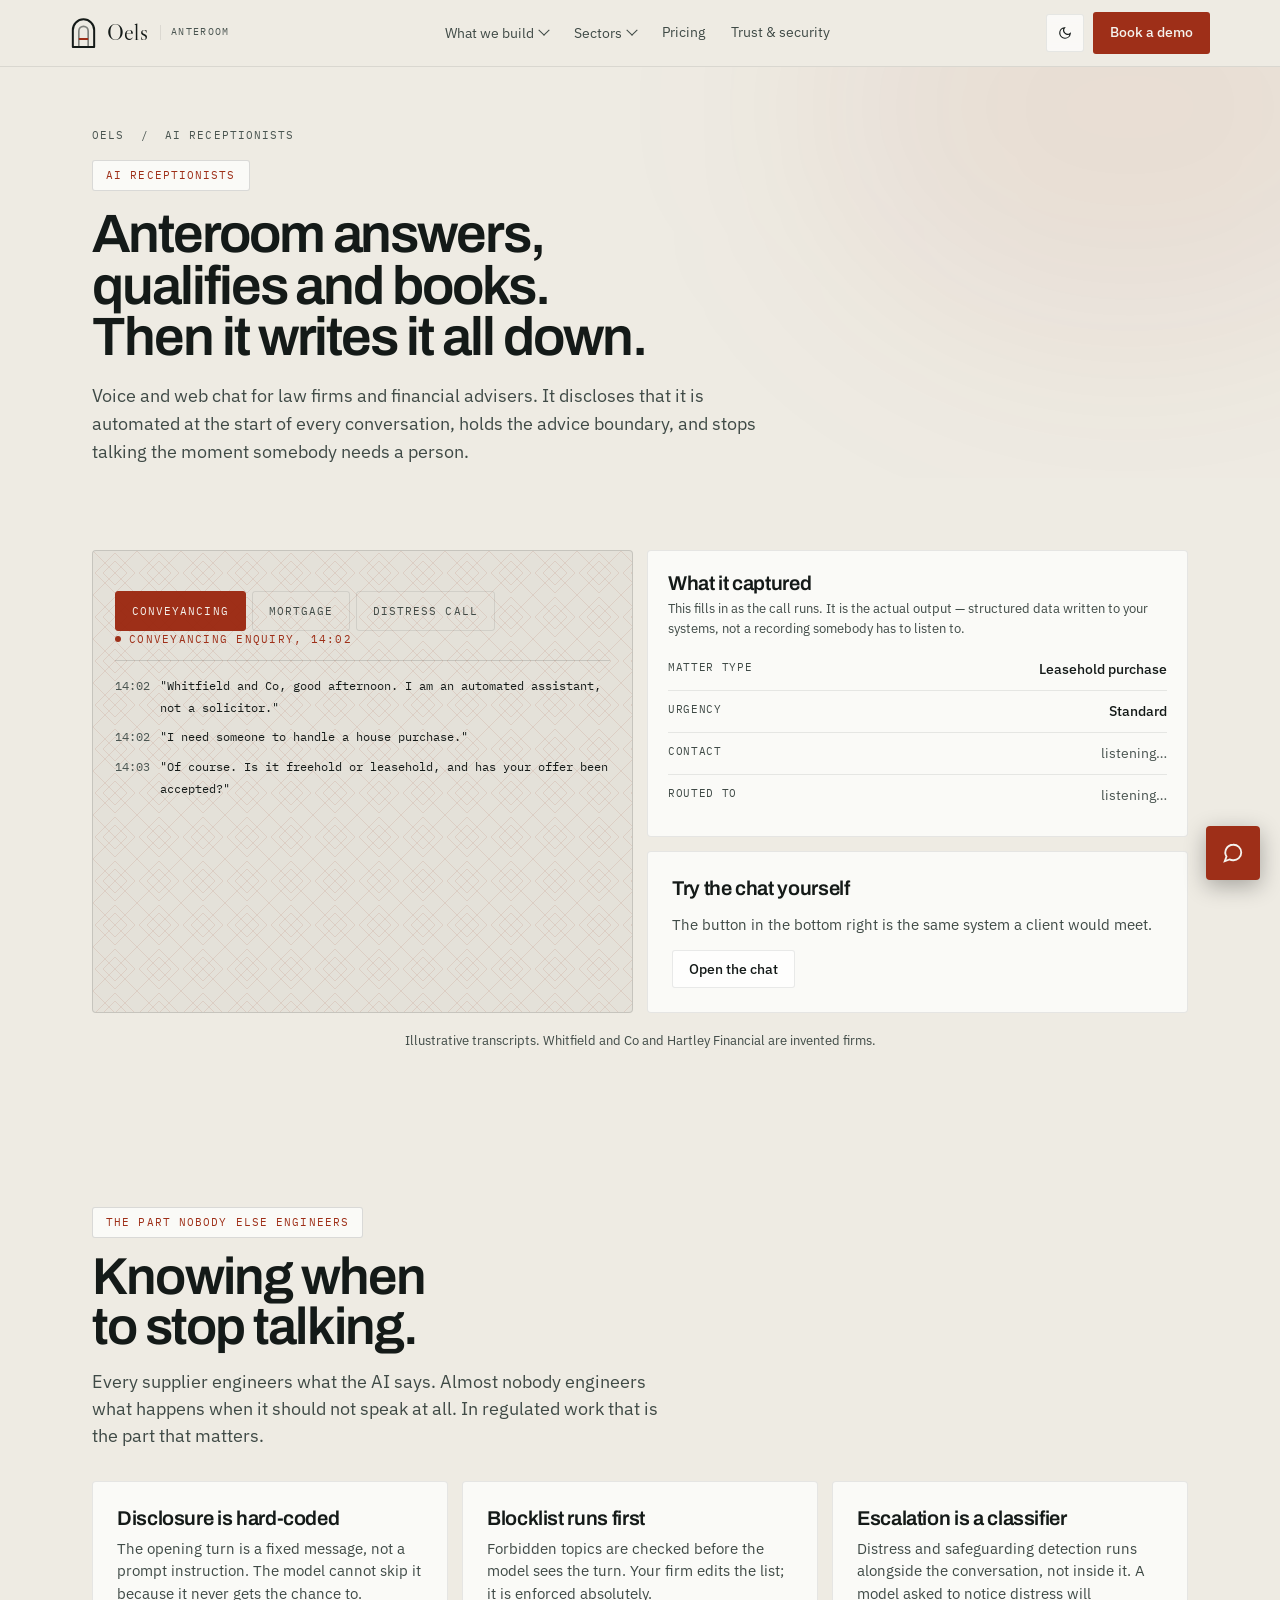
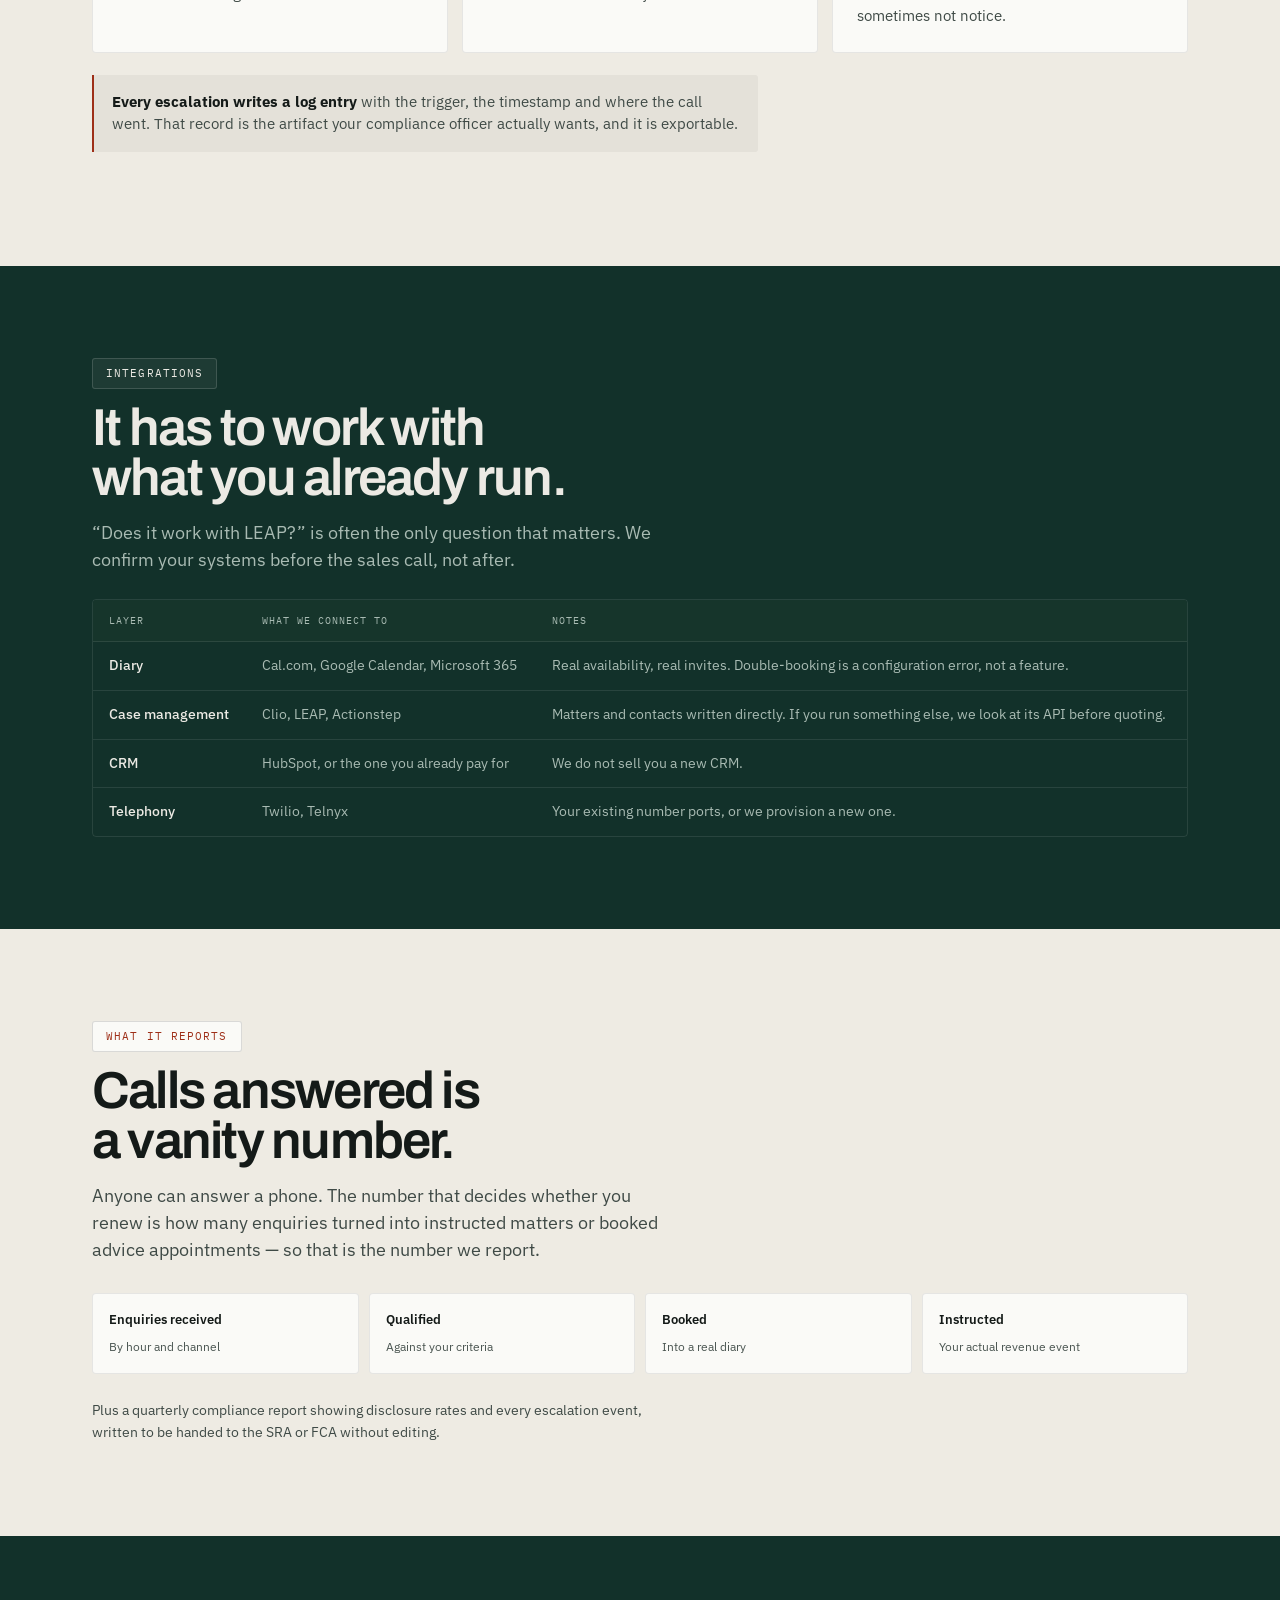
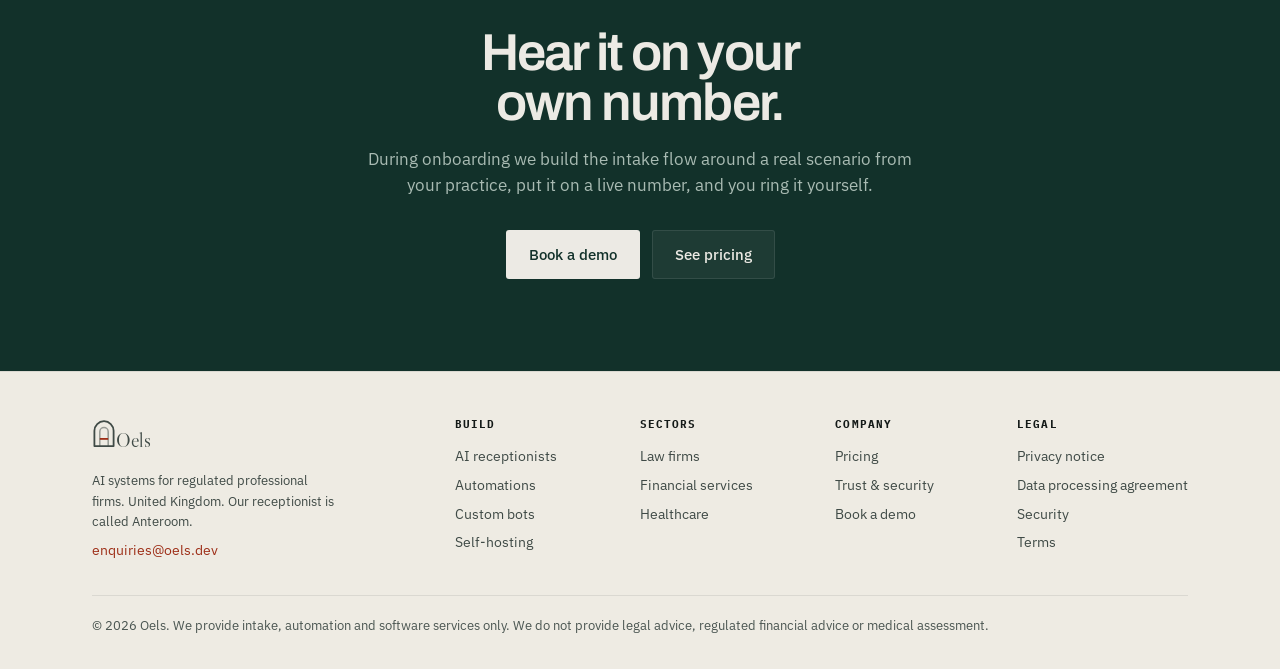
==== commit 5272bb80: "Brand v4 "Rubrication" and v5 futuristic treatment Palette - Retire cream and brass. It is the defau" ====
--- a/ai-receptionists.html
+++ b/ai-receptionists.html
@@ -7,7 +7,7 @@
 <meta name="description" content="Anteroom answers your firm's phone and web chat, qualifies the enquiry against your own criteria, and books it. It discloses that it is automated on every call.">
 <link rel="preconnect" href="https://fonts.googleapis.com">
 <link rel="preconnect" href="https://fonts.gstatic.com" crossorigin>
-<link href="https://fonts.googleapis.com/css2?family=Libre+Caslon+Display&family=IBM+Plex+Sans:wght@400;500;600;700&family=IBM+Plex+Mono:wght@400;500&display=swap" rel="stylesheet">
+<link href="https://fonts.googleapis.com/css2?family=Archivo:wght@500;600;700&family=Libre+Caslon+Display&family=IBM+Plex+Sans:wght@400;500;600&family=IBM+Plex+Mono:wght@400;500&display=swap" rel="stylesheet">
 <link rel="stylesheet" href="assets/oels.css">
 </head>
 <body>
@@ -15,14 +15,14 @@
 
 <svg width="0" height="0" style="position:absolute" aria-hidden="true"><defs>
 <pattern id="mashp" width="44" height="44" patternUnits="userSpaceOnUse">
-<g stroke="#D9B173" stroke-width="1" fill="none">
+<g stroke="var(--accent)" stroke-width="1" fill="none">
 <path d="M22 2 L42 22 L22 42 L2 22 Z"/><path d="M22 10 L34 22 L22 34 L10 22 Z"/><path d="M0 0 L44 44 M44 0 L0 44"/>
 </g></pattern></defs></svg>
 
 <div class="hdr-wrap">
   <div class="wrap hdr">
     <a href="index.html" class="brand" aria-label="Oels home">
-      <svg width="27" height="30" viewBox="0 0 30 34" fill="none" aria-hidden="true"><rect x="2.3" y="2.3" width="25.4" height="29.4" rx="12.7" stroke="currentColor" stroke-width="2.6"/><rect x="9" y="9" width="12" height="16" rx="6" stroke="#D9B173" stroke-width="2.2"/><path d="M9 17H21" stroke="#D9B173" stroke-width="2.2"/></svg>
+      <svg width="27" height="30" viewBox="0 0 32 36" fill="none" aria-hidden="true"><path d="M3.2 34.8V14.4a12.8 12.8 0 0 1 25.6 0v20.4z" stroke="currentColor" stroke-width="2.4" stroke-linejoin="round"/><path d="M10.4 34.8V15.6a5.6 5.6 0 0 1 11.2 0v19.2" stroke="currentColor" stroke-width="2" opacity=".5"/><path d="M10.4 25.2h11.2" stroke="var(--accent)" stroke-width="2.4"/></svg>
       <span class="brand-nm">Oels</span><span class="brand-sub">Anteroom</span>
     </a>
     <nav class="nav" id="nav" data-open="false" aria-label="Main">
@@ -169,10 +169,10 @@
     <div class="fg">
       <div style="max-width:280px">
         <a href="index.html" class="brand" style="margin-bottom:11px">
-          <svg width="24" height="27" viewBox="0 0 30 34" fill="none" aria-hidden="true"><rect x="2.3" y="2.3" width="25.4" height="29.4" rx="12.7" stroke="currentColor" stroke-width="2.6"/><rect x="9" y="9" width="12" height="16" rx="6" stroke="#D9B173" stroke-width="2.2"/><path d="M9 17H21" stroke="#D9B173" stroke-width="2.2"/></svg><span class="brand-nm" style="font-size:20px">Oels</span>
+          <svg width="24" height="27" viewBox="0 0 32 36" fill="none" aria-hidden="true"><path d="M3.2 34.8V14.4a12.8 12.8 0 0 1 25.6 0v20.4z" stroke="currentColor" stroke-width="2.4" stroke-linejoin="round"/><path d="M10.4 34.8V15.6a5.6 5.6 0 0 1 11.2 0v19.2" stroke="currentColor" stroke-width="2" opacity=".5"/><path d="M10.4 25.2h11.2" stroke="var(--accent)" stroke-width="2.4"/></svg><span class="brand-nm" style="font-size:20px">Oels</span>
         </a>
         <p class="dim" style="font-size:13px">AI systems for regulated professional firms. United Kingdom. Our receptionist is called Anteroom.</p>
-        <p style="margin-top:8px"><a href="mailto:enquiries@oels.dev" style="color:var(--brass-text);padding:0">enquiries@oels.dev</a></p>
+        <p style="margin-top:8px"><a href="mailto:enquiries@oels.dev" style="color:var(--accent-text);padding:0">enquiries@oels.dev</a></p>
       </div>
       <div class="fc"><strong>Build</strong>
         <a href="ai-receptionists.html">AI receptionists</a><a href="automations.html">Automations</a><a href="custom-bots.html">Custom bots</a><a href="self-hosted.html">Self-hosting</a></div>
@@ -188,7 +188,7 @@
 </footer>
 
 <button class="chatbtn" type="button" id="chatBtn" aria-expanded="false" aria-label="Open chat">
-  <svg width="22" height="22" viewBox="0 0 24 24" fill="none" stroke="#0B1512" stroke-width="2" stroke-linecap="round" aria-hidden="true"><path d="M21 11.5a8.4 8.4 0 0 1-9 8.4 8.5 8.5 0 0 1-3.8-.9L3 21l1.9-5.2A8.4 8.4 0 0 1 12 3a8.4 8.4 0 0 1 9 8.5z"/></svg>
+  <svg width="22" height="22" viewBox="0 0 24 24" fill="none" stroke="var(--on-accent)" stroke-width="2" stroke-linecap="round" aria-hidden="true"><path d="M21 11.5a8.4 8.4 0 0 1-9 8.4 8.5 8.5 0 0 1-3.8-.9L3 21l1.9-5.2A8.4 8.4 0 0 1 12 3a8.4 8.4 0 0 1 9 8.5z"/></svg>
 </button>
 <div class="chatwin" id="chatWin" role="dialog" aria-label="Anteroom chat">
   <div class="chh"><span class="dot pulse"></span><div><strong>Anteroom</strong><small>Automated assistant</small></div></div>
--- a/assets/oels.css
+++ b/assets/oels.css
@@ -5,39 +5,51 @@
    never inline, or light and dark will drift apart.
    ============================================================ */
 
-/* ---------- 1. Tokens ---------- */
+/* ---------- 1. Tokens — brand v4 "Rubrication", v5 surface treatment ----------
+   Palette is locked (see brand.html). Surfaces are translucent rather than
+   solid fills: a tint over the ground reads as depth without inventing a
+   second colour, and it is what separates a modern dark UI from a flat one.  */
 :root[data-theme="dark"]{
-  --bg:#0B1512;--bg2:#101F1A;--surface:#152521;--surface2:#1B302A;
-  --ink:#F1EEE7;--dim:#93A79E;--faint:#7F938A;
-  --brass:#D9B173;--brass2:#C0954E;--brass-text:#D9B173;
-  --line:rgba(217,177,115,.16);--line2:rgba(241,238,231,.09);
-  /* --alert is the decorative rule; --alert-ink is text, held to AA on paper */
-  --alert:#C2603E;--alert-ink:#A34524;
-  --ok:#5C9E7A;--warn-text:#E8A87C;
-  --paper-bg:#EDE6D6;--paper-ink:#26201A;--paper-faint:#6B5F4E;--paper-rule:rgba(38,32,26,.14);
-  --deep:#1B4034;
+  --bg:#0A0F0E;--bg2:#0D1413;--deep:#12312A;
+  /* translucent, so anything behind a panel still reads through it */
+  --surface:rgba(236,234,228,.035);--surface2:rgba(236,234,228,.065);
+  --surface-solid:#111917;
+  --ink:#ECEAE4;--dim:#9AABA5;--faint:#849690;
+  --accent:#E9674D;--accent2:#F07D65;--accent-text:#E9674D;
+  --on-accent:#0A0F0E;
+  --line:rgba(236,234,228,.10);--line2:rgba(236,234,228,.07);
+  --alert:#E9674D;--alert-ink:#E9674D;
+  --ok:#6FB894;--warn-text:#E8A87C;
+  --leaf:#C9A227;
+  --paper-bg:#E4E1D9;--paper-ink:#141A18;--paper-faint:#4A5551;--paper-rule:rgba(20,26,24,.13);
+  --paper-accent:#9E2F18;
 }
 :root[data-theme="light"]{
-  --bg:#F1EEE7;--bg2:#EAE6DD;--surface:#FFFFFF;--surface2:#F7F5F0;
-  --ink:#101F1A;--dim:#4A5F57;--faint:#57675F;
-  --brass:#A87E3C;--brass2:#C0954E;--brass-text:#7D5C2A;
-  --line:rgba(168,126,60,.24);--line2:rgba(16,31,26,.1);
-  --alert:#A84B2E;--alert-ink:#A84B2E;
-  --ok:#3F7757;--warn-text:#A84B2E;
-  --paper-bg:#FFFFFF;--paper-ink:#1C2622;--paper-faint:#5C6D66;--paper-rule:rgba(28,38,34,.1);
-  --deep:#1B4034;
-}
-
-/* Deep-green feature band. Re-declares tokens locally so children inherit
-   dark-appropriate values in BOTH themes — --deep is identical in both. */
+  --bg:#EEEBE3;--bg2:#E4E1D9;--deep:#12312A;
+  --surface:rgba(255,255,255,.72);--surface2:rgba(255,255,255,.94);
+  --surface-solid:#FFFFFF;
+  --ink:#141A18;--dim:#3F4A46;--faint:#4A5551;
+  --accent:#9E2F18;--accent2:#8A2814;--accent-text:#9E2F18;
+  --on-accent:#F5F3EE;
+  --line:rgba(20,26,24,.14);--line2:rgba(20,26,24,.09);
+  --alert:#9E2F18;--alert-ink:#9E2F18;
+  --ok:#2F6B4C;--warn-text:#8A3417;
+  --leaf:#8A6F18;
+  --paper-bg:#FFFFFF;--paper-ink:#141A18;--paper-faint:#4A5551;--paper-rule:rgba(20,26,24,.11);
+  --paper-accent:#9E2F18;
+}
+
+/* Deep-green institutional band. Re-declares tokens locally so children inherit
+   dark-appropriate values in BOTH themes. Brand rule: rubric never appears on
+   green (3.71:1), so the accent role here is carried by bone and leaf. */
 .on-deep{
-  background:var(--deep);color:#F1EEE7;
-  --ink:#F1EEE7;--dim:#9FB0A8;--faint:#9FB0A8;
-  --surface:#16352B;--surface2:#1D4438;--bg2:#16352B;
-  --brass:#D9B173;--brass2:#E5C795;--brass-text:#D9B173;
-  --line:rgba(217,177,115,.22);--line2:rgba(241,238,231,.13);
-}
-.on-deep .btn-p{color:#0B1512}
+  background:var(--deep);color:#ECEAE4;
+  --ink:#ECEAE4;--dim:#A9BBB3;--faint:#A9BBB3;
+  --surface:rgba(236,234,228,.055);--surface2:rgba(236,234,228,.09);
+  --surface-solid:#16352B;--bg2:#16352B;
+  --accent:#ECEAE4;--accent2:#FFFFFF;--accent-text:#ECEAE4;--on-accent:#12312A;
+  --line:rgba(236,234,228,.16);--line2:rgba(236,234,228,.10);
+}
 
 /* ---------- 2. Base ---------- */
 *{box-sizing:border-box;margin:0;padding:0}
@@ -50,11 +62,21 @@
 }
 .wrap{max-width:1140px;margin:0 auto;padding:0 22px}
 .wrap-n{max-width:820px;margin:0 auto;padding:0 22px}
-h1,h2,h3{font-weight:600;letter-spacing:-.028em;line-height:1.06}
-h1{font-size:clamp(38px,5.6vw,66px)}
-h2{font-size:clamp(28px,4vw,46px)}
-h3{font-size:19px;letter-spacing:-.015em;line-height:1.25}
-h4{font-size:15.5px;font-weight:600;letter-spacing:-.01em}
+
+/* Display is Archivo, set large and tight. Tracking tightens as size grows:
+   at 66px, default tracking reads loose and dated. Caslon survives as the
+   wordmark only, a fixed logotype, which is what keeps the heritage without
+   putting a serif on every heading. */
+h1,h2,h3,h4{
+  font-family:"Archivo","Archivo Fallback",system-ui,sans-serif;
+  font-weight:620;letter-spacing:-.032em;line-height:.96;text-wrap:balance;
+}
+h1{font-size:clamp(40px,6.4vw,76px);letter-spacing:-.038em}
+h2{font-size:clamp(30px,4.4vw,52px);letter-spacing:-.034em}
+h3{font-size:20px;letter-spacing:-.018em;line-height:1.2}
+h4{font-size:15.5px;letter-spacing:-.012em;line-height:1.25}
+@media(max-width:700px){h1{font-size:clamp(34px,9vw,44px)}}
+p{text-wrap:pretty}
 .sec{padding:92px 0;position:relative}
 .sec-s{padding:64px 0;position:relative}
 .mono{font-family:"IBM Plex Mono",monospace}
@@ -62,16 +84,16 @@
 .serif{font-family:"Libre Caslon Display",Georgia,serif;font-weight:400}
 .mt-s{margin-top:14px}.mt-m{margin-top:26px}.mt-l{margin-top:44px}
 .center{text-align:center}
-.skip{position:absolute;left:-9999px;top:0;z-index:200;padding:12px 18px;background:var(--brass);color:#0B1512;border-radius:3px}
+.skip{position:absolute;left:-9999px;top:0;z-index:200;padding:12px 18px;background:var(--accent);color:var(--on-accent);border-radius:3px}
 .skip:focus{left:12px;top:12px}
 
 .pill{
   display:inline-flex;align-items:center;gap:8px;padding:6px 13px;border-radius:3px;
   border:1px solid var(--line);background:var(--surface);
   font-family:"IBM Plex Mono",monospace;font-size:11px;letter-spacing:.1em;
-  text-transform:uppercase;color:var(--brass-text);
-}
-.dot{width:6px;height:6px;border-radius:50%;background:var(--brass);flex-shrink:0}
+  text-transform:uppercase;color:var(--accent-text);
+}
+.dot{width:6px;height:6px;border-radius:50%;background:var(--accent);flex-shrink:0}
 .pulse{animation:pl 2s ease-in-out infinite}
 @keyframes pl{0%,100%{opacity:1}50%{opacity:.2}}
 .tag{
@@ -85,10 +107,10 @@
 .tag-warn{color:var(--warn-text);border-color:var(--alert)}
 
 .glow{position:absolute;border-radius:50%;filter:blur(110px);pointer-events:none;z-index:0}
-.g1{width:560px;height:420px;background:rgba(217,177,115,.13);top:-160px;right:-140px}
-.g2{width:480px;height:380px;background:rgba(27,64,52,.6);bottom:-180px;left:-160px}
-:root[data-theme="light"] .g1{background:rgba(192,149,78,.16)}
-:root[data-theme="light"] .g2{background:rgba(27,64,52,.09)}
+.g1{width:620px;height:460px;background:rgba(233,103,77,.10);top:-190px;right:-160px}
+.g2{width:520px;height:420px;background:rgba(18,49,42,.55);bottom:-200px;left:-180px}
+:root[data-theme="light"] .g1{background:rgba(158,47,24,.07)}
+:root[data-theme="light"] .g2{background:rgba(18,49,42,.06)}
 
 /* ---------- 3. Buttons ---------- */
 .btn{
@@ -97,22 +119,22 @@
   border-radius:3px;border:1px solid transparent;cursor:pointer;
   text-decoration:none;transition:background .18s,border-color .18s,transform .18s,color .18s;
 }
-/* Brass is a background behind DARK text, in both themes. Never cream on brass. */
-.btn-p{background:var(--brass);color:#0B1512}
-.btn-p:hover{background:var(--brass2);transform:translateY(-1px)}
+/* The accent is a background behind dark text, in both themes. */
+.btn-p{background:var(--accent);color:var(--on-accent)}
+.btn-p:hover{background:var(--accent2);transform:translateY(-1px)}
 .btn-s{background:var(--surface);color:var(--ink);border-color:var(--line2)}
-.btn-s:hover{border-color:var(--brass);background:var(--surface2)}
+.btn-s:hover{border-color:var(--accent);background:var(--surface2)}
 .btn-sm{padding:9px 16px;font-size:14px}
 .btn-blk{width:100%}
 .btn:focus-visible,button:focus-visible,a:focus-visible,
 input:focus-visible,select:focus-visible,textarea:focus-visible,
-[tabindex]:focus-visible{outline:2px solid var(--brass);outline-offset:2px}
+[tabindex]:focus-visible{outline:2px solid var(--accent);outline-offset:2px}
 .tbtn{
   width:38px;height:38px;border-radius:3px;border:1px solid var(--line2);
   background:var(--surface);color:var(--ink);cursor:pointer;display:grid;
   place-items:center;transition:border-color .2s;flex-shrink:0;
 }
-.tbtn:hover{border-color:var(--brass)}
+.tbtn:hover{border-color:var(--accent)}
 
 /* ---------- 4. Header + navigation ---------- */
 .hdr-wrap{
@@ -188,7 +210,7 @@
 .phero-sub{font-size:18px;color:var(--dim);max-width:62ch;margin-top:18px}
 .crumb{font-family:"IBM Plex Mono",monospace;font-size:11px;letter-spacing:.1em;text-transform:uppercase;color:var(--faint)}
 .crumb a{color:var(--faint);text-decoration:none}
-.crumb a:hover{color:var(--brass-text)}
+.crumb a:hover{color:var(--accent-text)}
 
 /* ---------- 6. Section heading ---------- */
 .sec-head{max-width:58ch}
@@ -206,7 +228,7 @@
 .b-wide{grid-column:span 4}
 .b h3{margin-bottom:7px}
 .b p{font-size:14.5px;color:var(--dim);max-width:48ch}
-.b-lnk{display:inline-flex;align-items:center;gap:6px;margin-top:16px;font-size:14px;color:var(--brass-text);text-decoration:none;font-weight:500}
+.b-lnk{display:inline-flex;align-items:center;gap:6px;margin-top:16px;font-size:14px;color:var(--accent-text);text-decoration:none;font-weight:500}
 .b-lnk:hover{gap:10px}
 .ic{
   width:36px;height:36px;border-radius:3px;background:rgba(217,177,115,.13);
@@ -271,8 +293,8 @@
   text-transform:uppercase;padding:12px 16px;border-radius:3px;cursor:pointer;
   background:transparent;border:1px solid var(--line2);color:var(--dim);transition:all .2s;
 }
-.seg:hover{border-color:var(--brass);color:var(--ink)}
-.seg[aria-selected="true"],.seg[aria-pressed="true"]{background:var(--brass);border-color:var(--brass);color:#0B1512}
+.seg:hover{border-color:var(--accent);color:var(--ink)}
+.seg[aria-selected="true"],.seg[aria-pressed="true"]{background:var(--accent);border-color:var(--accent);color:var(--on-accent)}
 
 /* ---------- 9. Transcript terminal ---------- */
 .mash{position:absolute;inset:0;width:100%;height:100%;opacity:.1;pointer-events:none}
@@ -281,12 +303,12 @@
   position:relative;overflow:hidden;min-height:330px;
 }
 .thead{position:relative;z-index:2;display:flex;align-items:center;gap:8px;padding-bottom:13px;margin-bottom:14px;border-bottom:1px solid var(--line)}
-.thead span{font-family:"IBM Plex Mono",monospace;font-size:10.5px;letter-spacing:.12em;text-transform:uppercase;color:var(--brass-text)}
+.thead span{font-family:"IBM Plex Mono",monospace;font-size:10.5px;letter-spacing:.12em;text-transform:uppercase;color:var(--accent-text)}
 .feed{position:relative;z-index:2;font-family:"IBM Plex Mono",monospace;font-size:12px;line-height:1.8}
 .ln{display:flex;gap:10px;margin-bottom:8px;opacity:0;transform:translateY(4px);animation:lgin .4s ease forwards}
 .ln .t{color:var(--faint);flex-shrink:0}
 .ln .m{color:var(--ink)}
-.ln-sys .m{color:var(--brass-text)}
+.ln-sys .m{color:var(--accent-text)}
 .ln-esc .m{color:#E8A87C}
 :root[data-theme="light"] .ln-esc .m{color:var(--alert-ink)}
 
@@ -309,17 +331,17 @@
   padding:14px 13px;cursor:pointer;transition:border-color .2s,background .2s,transform .2s;
   text-align:left;font-family:inherit;color:var(--ink);position:relative;
 }
-.node:hover{border-color:var(--brass)}
-.node[aria-expanded="true"]{border-color:var(--brass);background:var(--surface2)}
-.node.lit{border-color:var(--brass);background:rgba(217,177,115,.14);transform:translateY(-3px)}
+.node:hover{border-color:var(--accent)}
+.node[aria-expanded="true"]{border-color:var(--accent);background:var(--surface2)}
+.node.lit{border-color:var(--accent);background:rgba(217,177,115,.14);transform:translateY(-3px)}
 .node .nn{font-family:"IBM Plex Mono",monospace;font-size:9.5px;letter-spacing:.1em;text-transform:uppercase;color:var(--faint);display:block;margin-bottom:5px}
 .node .nt{font-size:13.5px;font-weight:600;line-height:1.25;display:block}
 .node .ns{font-size:11.5px;color:var(--dim);display:block;margin-top:4px}
 .wire{width:26px;flex-shrink:0;position:relative;align-self:center;height:2px;background:var(--line2)}
-.wire.lit{background:var(--brass)}
+.wire.lit{background:var(--accent)}
 .ndetail{
   margin-top:16px;background:var(--surface);border:1px solid var(--line2);
-  border-left:2px solid var(--brass);border-radius:3px;padding:16px 18px;font-size:14px;
+  border-left:2px solid var(--accent);border-radius:3px;padding:16px 18px;font-size:14px;
 }
 .ndetail .k{font-family:"IBM Plex Mono",monospace;font-size:10px;letter-spacing:.1em;text-transform:uppercase;color:var(--faint);display:block;margin-bottom:6px}
 .ndetail p{color:var(--dim);font-size:14px}
@@ -338,28 +360,28 @@
   font-size:13px;padding:9px 13px;border-radius:3px;cursor:pointer;background:transparent;
   border:1px solid var(--line2);color:var(--dim);font-family:inherit;transition:all .2s;text-align:left;
 }
-.qbtn:hover{border-color:var(--brass);color:var(--ink)}
-.qbtn[aria-pressed="true"]{border-color:var(--brass);color:var(--ink);background:var(--surface2)}
+.qbtn:hover{border-color:var(--accent);color:var(--ink)}
+.qbtn[aria-pressed="true"]{border-color:var(--accent);color:var(--ink);background:var(--surface2)}
 .answer{border-top:1px solid var(--line2);padding-top:18px;min-height:150px}
 .answer .astream{font-size:15px;line-height:1.6}
 .cite{
-  margin-top:14px;border-left:2px solid var(--brass);padding:10px 14px;
+  margin-top:14px;border-left:2px solid var(--accent);padding:10px 14px;
   background:var(--bg2);border-radius:0 3px 3px 0;font-size:13px;color:var(--dim);
 }
-.cite b{display:block;font-family:"IBM Plex Mono",monospace;font-size:10px;letter-spacing:.1em;text-transform:uppercase;color:var(--brass-text);margin-bottom:4px}
+.cite b{display:block;font-family:"IBM Plex Mono",monospace;font-size:10px;letter-spacing:.1em;text-transform:uppercase;color:var(--accent-text);margin-bottom:4px}
 .nocite{border-left-color:var(--alert);color:var(--dim)}
 .nocite b{color:var(--alert-ink)}
 
 /* ---------- 12. Architecture toggle (self-hosted) ---------- */
 .arch{background:var(--bg2);border:1px solid var(--line);border-radius:4px;padding:26px 22px}
 .perim{
-  margin-top:20px;border:1.5px dashed var(--brass);border-radius:4px;padding:18px;
+  margin-top:20px;border:1.5px dashed var(--accent);border-radius:4px;padding:18px;
   position:relative;transition:all .35s;
 }
 .perim-lbl{
   position:absolute;top:-9px;left:14px;background:var(--bg2);padding:0 8px;
   font-family:"IBM Plex Mono",monospace;font-size:10px;letter-spacing:.11em;
-  text-transform:uppercase;color:var(--brass-text);
+  text-transform:uppercase;color:var(--accent-text);
 }
 .comps{display:grid;grid-template-columns:repeat(2,1fr);gap:10px}
 .comp{background:var(--surface);border:1px solid var(--line2);border-radius:3px;padding:13px 14px;transition:all .3s}
@@ -383,22 +405,22 @@
 .ctrl span{font-size:13px;color:var(--dim)}
 .sw{width:46px;height:26px;border-radius:999px;background:var(--line2);border:none;cursor:pointer;position:relative;flex-shrink:0;transition:background .22s}
 .sw::after{content:"";position:absolute;top:3px;left:3px;width:20px;height:20px;border-radius:50%;background:var(--ink);transition:transform .22s}
-.sw[aria-checked="true"]{background:var(--brass)}
-.sw[aria-checked="true"]::after{transform:translateX(20px);background:#0B1512}
+.sw[aria-checked="true"]{background:var(--accent)}
+.sw[aria-checked="true"]::after{transform:translateX(20px);background:var(--on-accent)}
 .srow{padding:15px 0;border-bottom:1px solid var(--line2)}
 .srow .top{display:flex;justify-content:space-between;align-items:baseline;margin-bottom:3px}
 .srow strong{font-size:14.5px;font-weight:600}
-.srow .val{font-family:"IBM Plex Mono",monospace;font-size:12.5px;color:var(--brass-text)}
+.srow .val{font-family:"IBM Plex Mono",monospace;font-size:12.5px;color:var(--accent-text)}
 .srow .d{font-size:13px;color:var(--dim);display:block;margin-bottom:13px}
 input[type=range]{width:100%;height:3px;border-radius:2px;background:var(--line2);appearance:none;-webkit-appearance:none;cursor:pointer}
-input[type=range]::-webkit-slider-thumb{-webkit-appearance:none;width:18px;height:18px;border-radius:50%;background:var(--brass);border:none}
-input[type=range]::-moz-range-thumb{width:18px;height:18px;border-radius:50%;background:var(--brass);border:none}
+input[type=range]::-webkit-slider-thumb{-webkit-appearance:none;width:18px;height:18px;border-radius:50%;background:var(--accent);border:none}
+input[type=range]::-moz-range-thumb{width:18px;height:18px;border-radius:50%;background:var(--accent);border:none}
 .kill{padding:17px 22px;border-top:1px solid var(--line2);display:flex;justify-content:space-between;align-items:center;gap:16px;flex-wrap:wrap;background:var(--bg2)}
 .kill strong{display:block;font-size:14.5px;font-weight:600;margin-bottom:2px}
 .kill span{font-size:13px;color:var(--dim)}
 .killbtn{font-family:"IBM Plex Mono",monospace;font-size:11px;letter-spacing:.1em;text-transform:uppercase;padding:12px 18px;border-radius:3px;cursor:pointer;background:transparent;color:var(--ink);border:1px solid var(--line2);transition:all .2s}
 .killbtn:hover{border-color:var(--alert);color:var(--alert-ink)}
-.killbtn.on{background:var(--alert);border-color:var(--alert);color:#F1EEE7}
+.killbtn.on{background:var(--alert);border-color:var(--alert);color:var(--on-accent)}
 .strip{display:grid;grid-template-columns:repeat(5,1fr);gap:10px;margin-top:30px}
 .strip div{background:var(--surface);border:1px solid var(--line2);border-radius:4px;padding:16px}
 .strip strong{display:block;font-size:13px;font-weight:600;margin-bottom:2px}
@@ -416,14 +438,14 @@
 .trow{display:flex;align-items:center;gap:11px;margin-top:26px;font-size:14px;flex-wrap:wrap}
 .tiers{display:grid;grid-template-columns:repeat(3,1fr);gap:14px;margin-top:30px;align-items:start}
 .tier{background:var(--surface);border:1px solid var(--line2);border-radius:4px;padding:26px 24px}
-.tier-feat{border-color:var(--brass)}
+.tier-feat{border-color:var(--accent)}
 .tier .nm{font-size:17px;font-weight:600;letter-spacing:-.015em}
 .tier .pr{font-size:36px;font-weight:600;letter-spacing:-.03em;margin:12px 0 1px}
 .tier .per{font-size:12.5px;color:var(--faint);margin-bottom:18px}
 .tier ul{list-style:none;margin-bottom:22px}
 .tier li{font-size:14px;color:var(--dim);padding:6px 0 6px 18px;position:relative}
-.tier li::before{content:"";position:absolute;left:0;top:14px;width:5px;height:5px;border-radius:50%;background:var(--brass)}
-.badge{display:inline-block;font-family:"IBM Plex Mono",monospace;font-size:9.5px;letter-spacing:.11em;text-transform:uppercase;color:var(--brass-text);border:1px solid var(--line);padding:3px 8px;border-radius:3px;margin-bottom:12px}
+.tier li::before{content:"";position:absolute;left:0;top:14px;width:5px;height:5px;border-radius:50%;background:var(--accent)}
+.badge{display:inline-block;font-family:"IBM Plex Mono",monospace;font-size:9.5px;letter-spacing:.11em;text-transform:uppercase;color:var(--accent-text);border:1px solid var(--line);padding:3px 8px;border-radius:3px;margin-bottom:12px}
 @media(max-width:920px){.tiers{grid-template-columns:1fr}}
 
 /* ---------- 15. Tables / spec lists ---------- */
@@ -447,10 +469,10 @@
 .prose p{font-size:15.5px;color:var(--dim);margin-bottom:14px}
 .prose ul,.prose ol{margin:0 0 16px 20px}
 .prose li{font-size:15.5px;color:var(--dim);margin-bottom:7px}
-.prose a{color:var(--brass-text)}
+.prose a{color:var(--accent-text)}
 .prose strong{color:var(--ink)}
 .note{
-  border-left:2px solid var(--brass);background:var(--bg2);padding:16px 18px;
+  border-left:2px solid var(--accent);background:var(--bg2);padding:16px 18px;
   border-radius:0 3px 3px 0;margin:22px 0;font-size:14.5px;color:var(--dim);
 }
 .note strong{color:var(--ink)}
@@ -463,28 +485,28 @@
 .calh strong{font-size:14.5px;font-weight:600}
 .caln{display:flex;gap:6px}
 .caln button{width:38px;height:38px;border-radius:3px;border:1px solid var(--line2);background:transparent;color:var(--ink);cursor:pointer;transition:border-color .2s}
-.caln button:hover:not(:disabled){border-color:var(--brass)}
+.caln button:hover:not(:disabled){border-color:var(--accent)}
 .caln button:disabled{opacity:.28;cursor:not-allowed}
 .calg{display:grid;grid-template-columns:repeat(7,1fr);gap:4px}
 .dow{font-family:"IBM Plex Mono",monospace;font-size:9.5px;letter-spacing:.06em;text-transform:uppercase;color:var(--faint);text-align:center;padding:5px 0}
 .day{aspect-ratio:1;border:1px solid transparent;border-radius:3px;background:transparent;color:var(--ink);font-family:inherit;font-size:13.5px;cursor:pointer;transition:all .16s;display:grid;place-items:center}
-.day:hover:not(:disabled){border-color:var(--brass);background:var(--surface2)}
+.day:hover:not(:disabled){border-color:var(--accent);background:var(--surface2)}
 .day:disabled{color:var(--faint);opacity:.35;cursor:not-allowed}
-.day.sel{background:var(--brass);color:#0B1512;font-weight:600}
+.day.sel{background:var(--accent);color:var(--on-accent);font-weight:600}
 .slots{display:grid;grid-template-columns:repeat(3,1fr);gap:7px;margin-top:4px}
 .slot{padding:11px 4px;border:1px solid var(--line2);border-radius:3px;background:transparent;color:var(--ink);font-family:"IBM Plex Mono",monospace;font-size:12.5px;cursor:pointer;transition:all .16s}
-.slot:hover{border-color:var(--brass)}
-.slot.sel{background:var(--brass);color:#0B1512;border-color:var(--brass)}
+.slot:hover{border-color:var(--accent)}
+.slot.sel{background:var(--accent);color:var(--on-accent);border-color:var(--accent)}
 .fld{margin-bottom:12px}
 .fld label{display:block;font-size:12.5px;font-weight:600;margin-bottom:4px}
 .fld input,.fld select,.fld textarea{width:100%;padding:11px 12px;border:1px solid var(--line2);border-radius:3px;background:var(--bg2);color:var(--ink);font-family:inherit;font-size:14px}
-.bsum{font-family:"IBM Plex Mono",monospace;font-size:11.5px;color:var(--brass-text);letter-spacing:.04em;padding:11px 0 14px;border-top:1px solid var(--line2);margin-top:4px}
+.bsum{font-family:"IBM Plex Mono",monospace;font-size:11.5px;color:var(--accent-text);letter-spacing:.04em;padding:11px 0 14px;border-top:1px solid var(--line2);margin-top:4px}
 .err{color:var(--alert-ink);font-size:13px;margin-top:8px;display:none}
 .err.show{display:block}
 @media(max-width:880px){.bk{grid-template-columns:1fr}}
 
 /* ---------- 18. Chat widget ---------- */
-.chatbtn{position:fixed;right:20px;bottom:20px;z-index:70;width:54px;height:54px;border-radius:4px;background:var(--brass);border:none;cursor:pointer;display:grid;place-items:center;box-shadow:0 6px 22px rgba(0,0,0,.3);transition:transform .2s}
+.chatbtn{position:fixed;right:20px;bottom:20px;z-index:70;width:54px;height:54px;border-radius:4px;background:var(--accent);border:none;cursor:pointer;display:grid;place-items:center;box-shadow:0 6px 22px rgba(0,0,0,.3);transition:transform .2s}
 .chatbtn:hover{transform:scale(1.07)}
 .chatwin{position:fixed;right:20px;bottom:84px;z-index:71;width:330px;max-width:calc(100vw - 40px);background:var(--surface);border:1px solid var(--line2);border-radius:4px;box-shadow:0 14px 40px rgba(0,0,0,.34);overflow:hidden;display:none}
 .chatwin.open{display:block}
@@ -494,10 +516,10 @@
 .chb{padding:15px;max-height:290px;overflow-y:auto}
 .msg{margin-bottom:10px;font-size:13.5px;line-height:1.5}
 .msg-bot{background:var(--bg2);border:1px solid var(--line2);border-radius:3px;padding:10px 12px}
-.msg-you{background:var(--brass);color:#0B1512;border-radius:3px;padding:10px 12px;margin-left:32px}
+.msg-you{background:var(--accent);color:var(--on-accent);border-radius:3px;padding:10px 12px;margin-left:32px}
 .chopts{padding:0 15px 15px;display:flex;flex-direction:column;gap:6px}
 .chopts button{text-align:left;padding:10px 12px;border:1px solid var(--line2);border-radius:3px;background:transparent;color:var(--ink);font-family:inherit;font-size:13px;cursor:pointer;transition:border-color .18s}
-.chopts button:hover{border-color:var(--brass)}
+.chopts button:hover{border-color:var(--accent)}
 .chn{padding:0 15px 13px;font-size:10.5px;color:var(--faint)}
 
 /* ---------- 19. Footer ---------- */
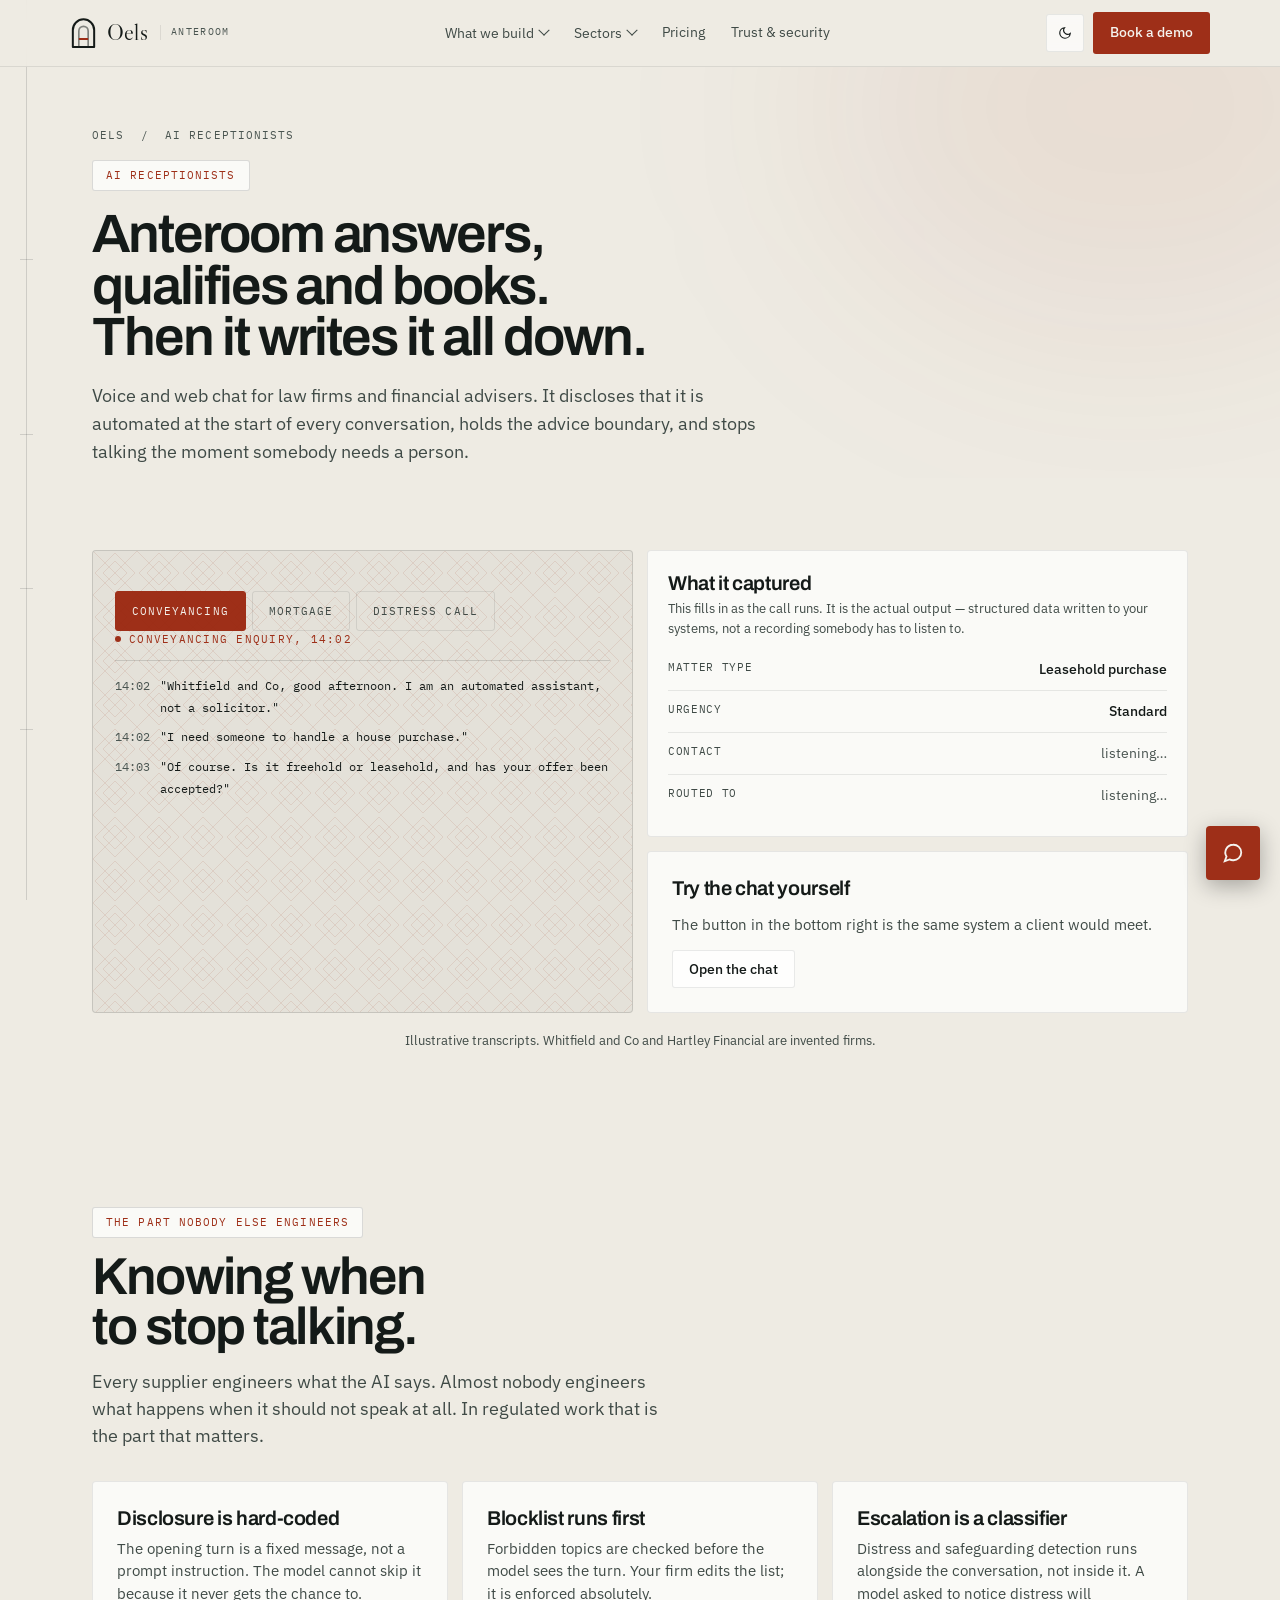
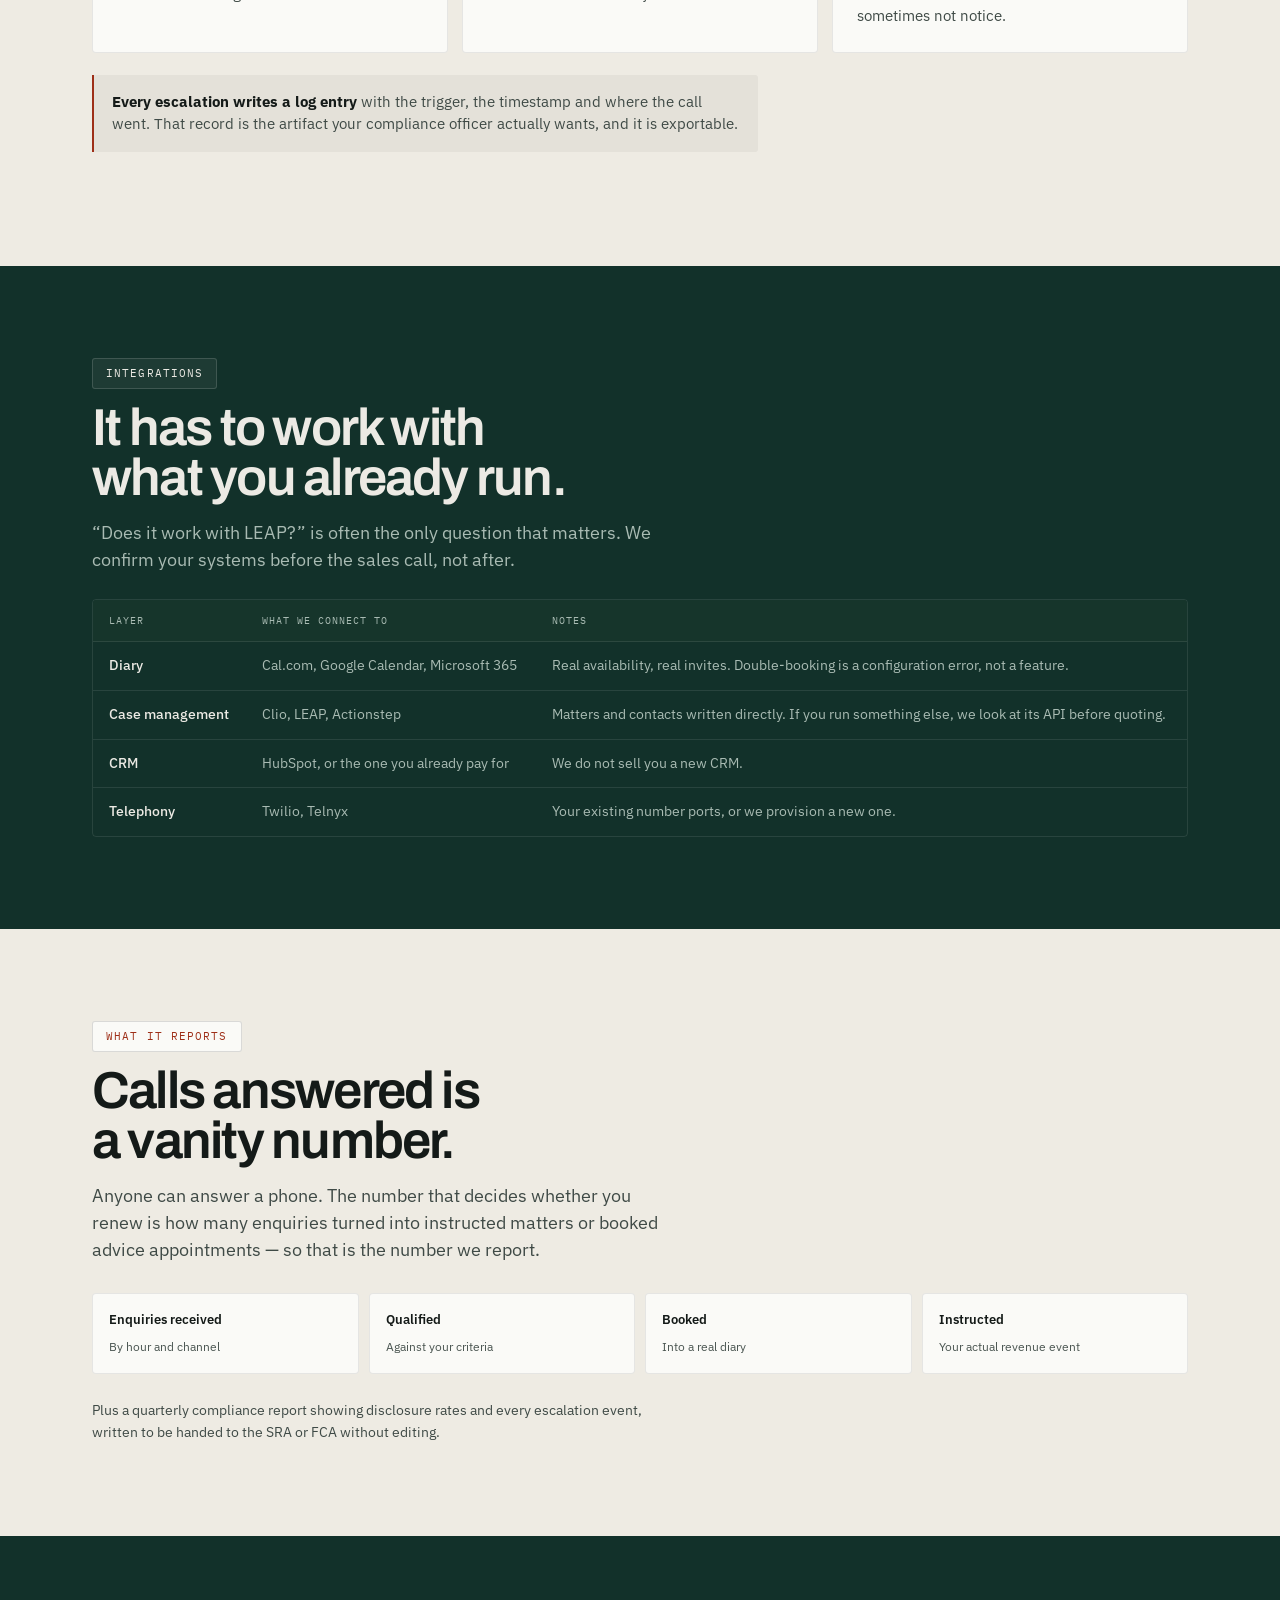
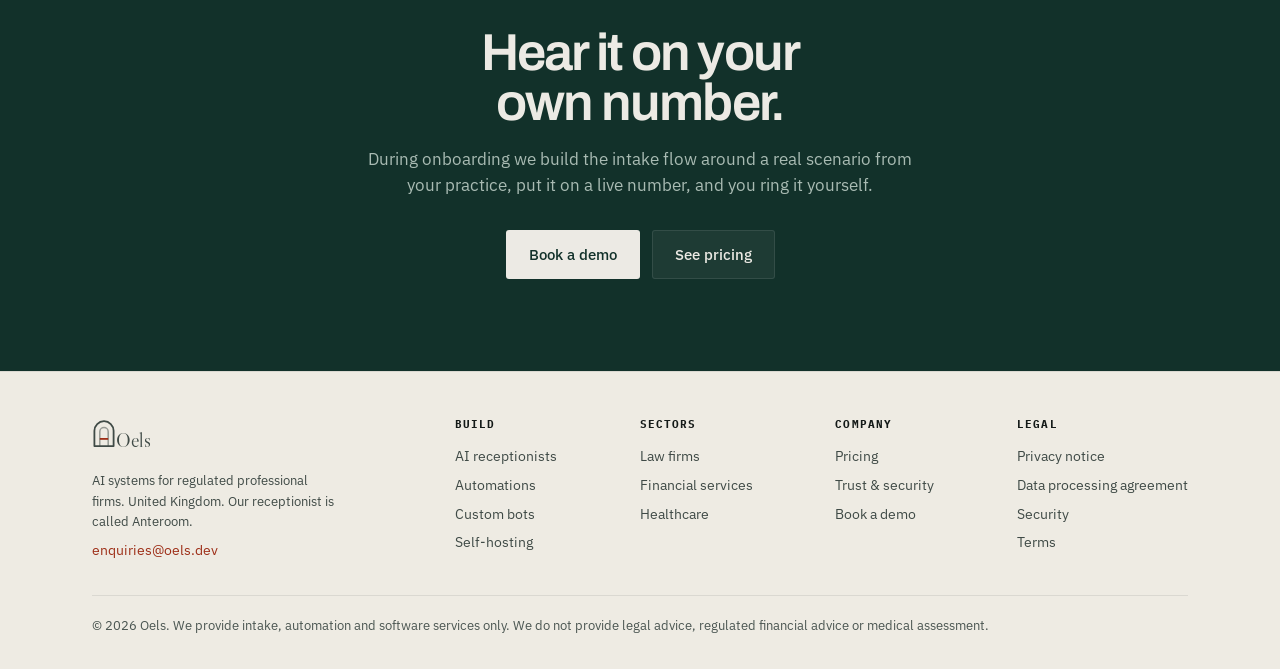
==== commit b4b1ac67: "Add the rubric margin, the signature element A scribe ruled a margin onto the page before writing. T" ====
--- a/ai-receptionists.html
+++ b/ai-receptionists.html
@@ -58,6 +58,13 @@
   </div>
 </div>
 
+<nav class="margin" id="margin" aria-label="Chapters on this page">
+  <span class="margin-rule" aria-hidden="true"></span>
+  <span class="margin-prog" aria-hidden="true"></span>
+  <span class="margin-break" aria-hidden="true"><i></i><b>intake halted</b></span>
+  <div class="margin-marks" id="marginMarks"></div>
+</nav>
+
 <main id="main">
 <section class="phero">
   <div class="glow g1"></div>
--- a/assets/oels.css
+++ b/assets/oels.css
@@ -49,6 +49,70 @@
   --surface-solid:#16352B;--bg2:#16352B;
   --accent:#ECEAE4;--accent2:#FFFFFF;--accent-text:#ECEAE4;--on-accent:#12312A;
   --line:rgba(236,234,228,.16);--line2:rgba(236,234,228,.10);
+}
+
+/* ---------- 1b. The rubric margin — signature element ----------
+   A scribe ruled a margin onto the page before writing. This is that rule,
+   running the whole publication. Each section stamps a mark as it is passed,
+   the marks are navigation, and at the peak the rule breaks.
+   Everything here is transform and opacity on two elements. It costs nothing
+   per frame, which is why it can be on every page. */
+.margin{
+  position:fixed;left:0;top:0;bottom:0;width:52px;z-index:60;
+  pointer-events:none;display:none;
+}
+/* Only where it cannot collide with the 1140px content column. */
+@media(min-width:1250px){ .margin{display:block} }
+@media(prefers-reduced-motion:no-preference){ .margin-prog{transition:transform .12s linear} }
+
+.margin-rule,.margin-prog{
+  position:absolute;left:26px;top:0;width:1px;height:100%;transform-origin:top center;
+}
+.margin-rule{background:var(--line)}
+.margin-prog{background:var(--accent);transform:scaleY(var(--mp,0))}
+
+.margin-marks{position:absolute;inset:0;list-style:none;margin:0;padding:0}
+.margin-mark{
+  position:absolute;left:0;width:52px;height:22px;margin-top:-11px;
+  pointer-events:auto;background:none;border:0;padding:0;cursor:pointer;
+  display:grid;place-items:center start;
+}
+/* the tick itself */
+.margin-mark::before{
+  content:"";position:absolute;left:20px;width:13px;height:1px;
+  background:var(--line);transition:background .25s,width .25s,left .25s;
+}
+.margin-mark[data-passed="true"]::before{background:var(--accent);width:19px;left:17px}
+.margin-mark:hover::before,.margin-mark:focus-visible::before{background:var(--accent);width:23px;left:15px}
+.margin-mark:focus-visible{outline:2px solid var(--accent);outline-offset:-2px;border-radius:2px}
+/* chapter label, only on hover or focus */
+.margin-mark span{
+  position:absolute;left:44px;white-space:nowrap;
+  font-family:"IBM Plex Mono",monospace;font-size:10px;letter-spacing:.12em;
+  text-transform:uppercase;color:var(--accent-text);
+  opacity:0;transform:translateX(-4px);transition:opacity .2s,transform .2s;
+  background:var(--bg);padding:3px 7px;border:1px solid var(--line);border-radius:2px;
+}
+.margin-mark:hover span,.margin-mark:focus-visible span{opacity:1;transform:none}
+
+/* The break. The rule stops, a gap opens, and the page records why. */
+.margin-break{position:absolute;left:0;width:52px;opacity:0;transition:opacity .3s}
+.margin.is-broken .margin-break{opacity:1}
+.margin.is-broken .margin-prog{
+  /* mask a gap into the rule where the break sits */
+  -webkit-mask-image:linear-gradient(to bottom,#000 var(--mb-top,50%),transparent var(--mb-top,50%),
+                     transparent var(--mb-bot,56%),#000 var(--mb-bot,56%));
+          mask-image:linear-gradient(to bottom,#000 var(--mb-top,50%),transparent var(--mb-top,50%),
+                     transparent var(--mb-bot,56%),#000 var(--mb-bot,56%));
+}
+.margin-break i{
+  position:absolute;left:20px;width:13px;height:1px;background:var(--accent);
+  box-shadow:0 7px 0 var(--accent);
+}
+.margin-break b{
+  position:absolute;left:44px;top:-5px;white-space:nowrap;font-weight:500;
+  font-family:"IBM Plex Mono",monospace;font-size:9.5px;letter-spacing:.13em;
+  text-transform:uppercase;color:var(--accent-text);
 }
 
 /* ---------- 2. Base ---------- */
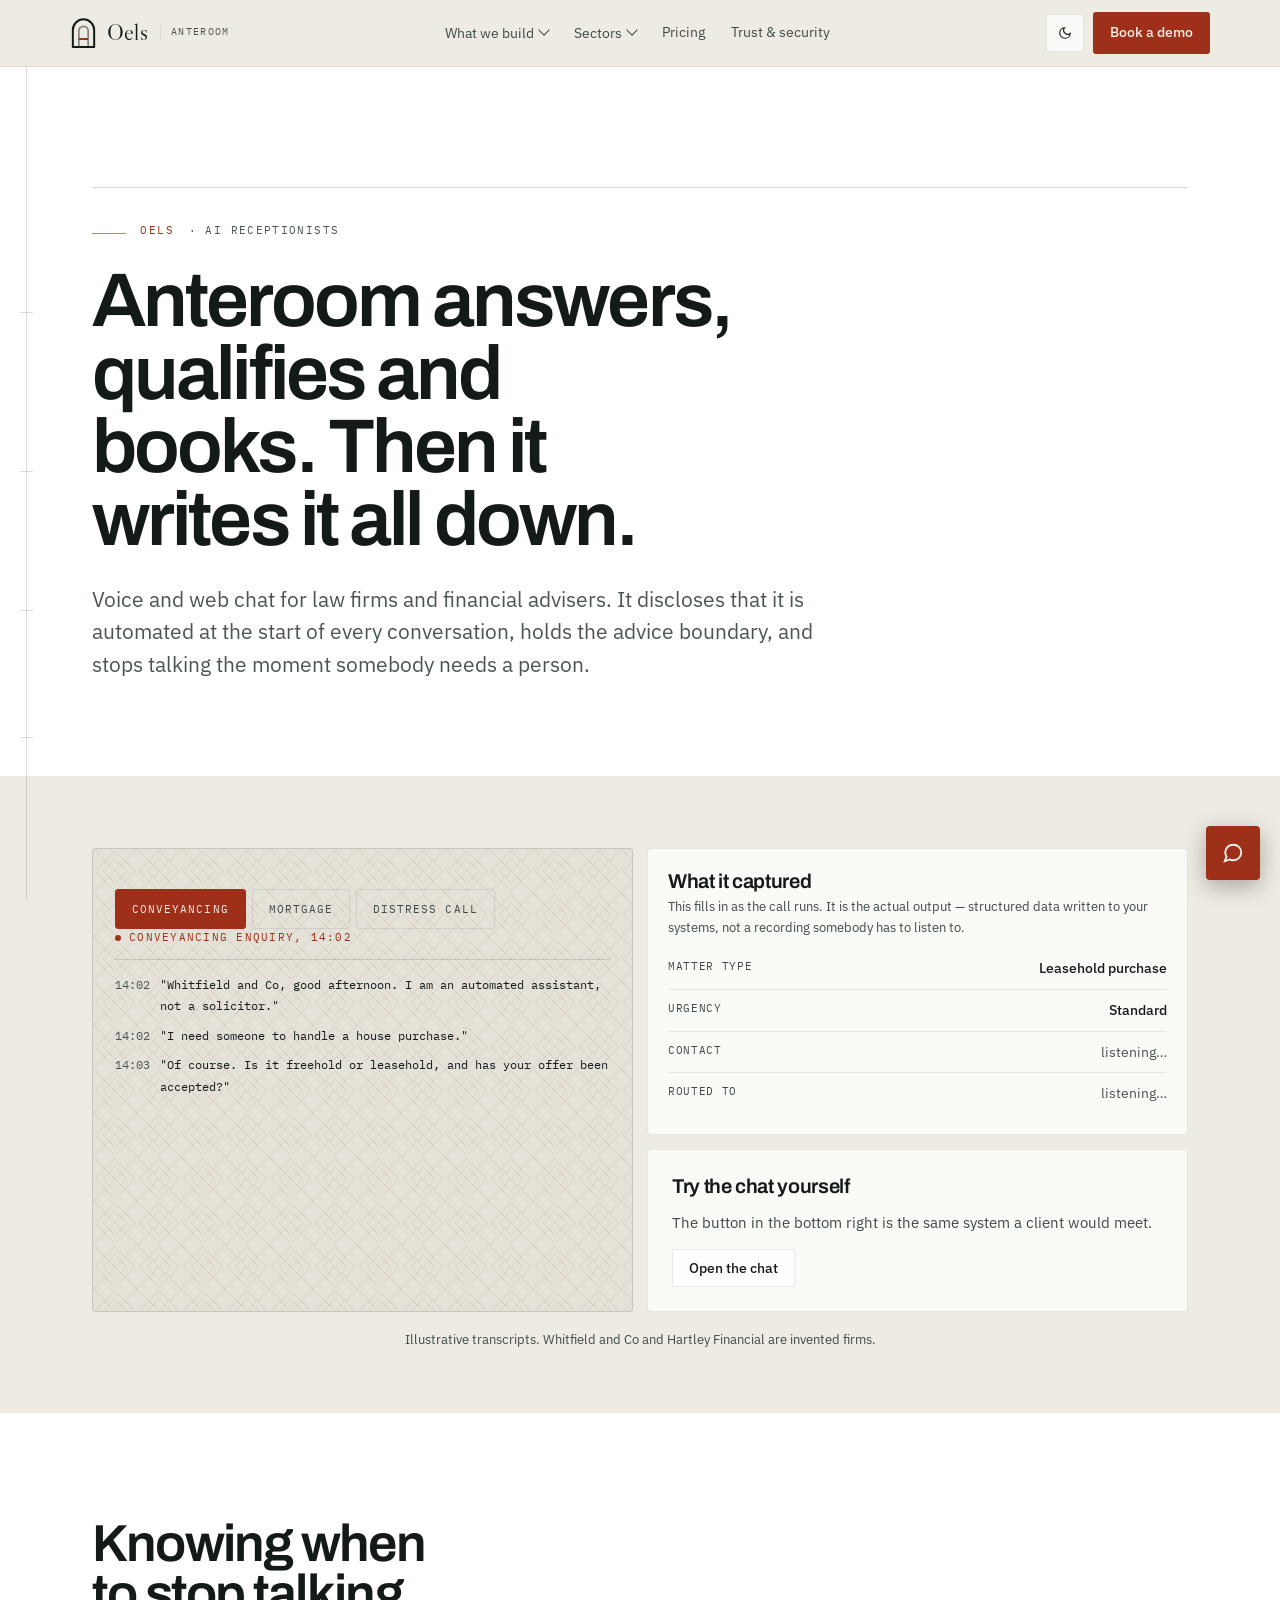
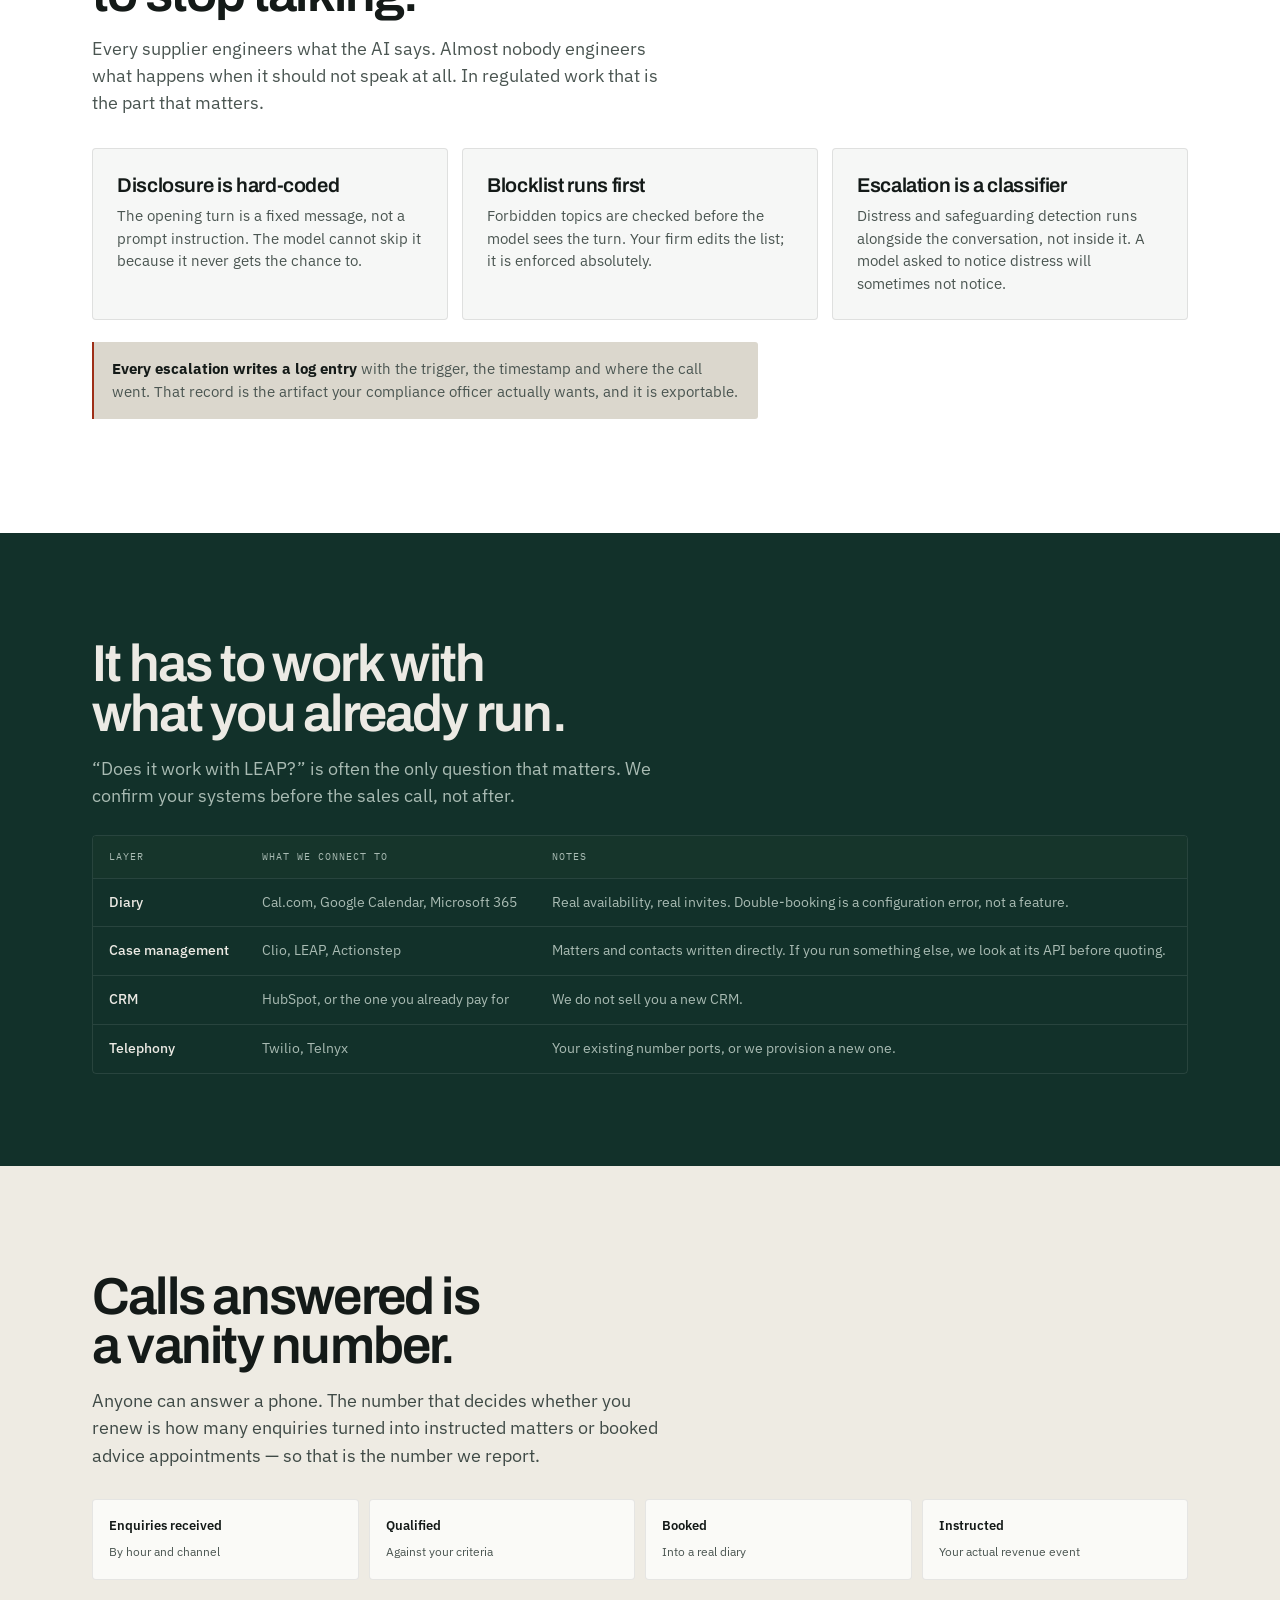
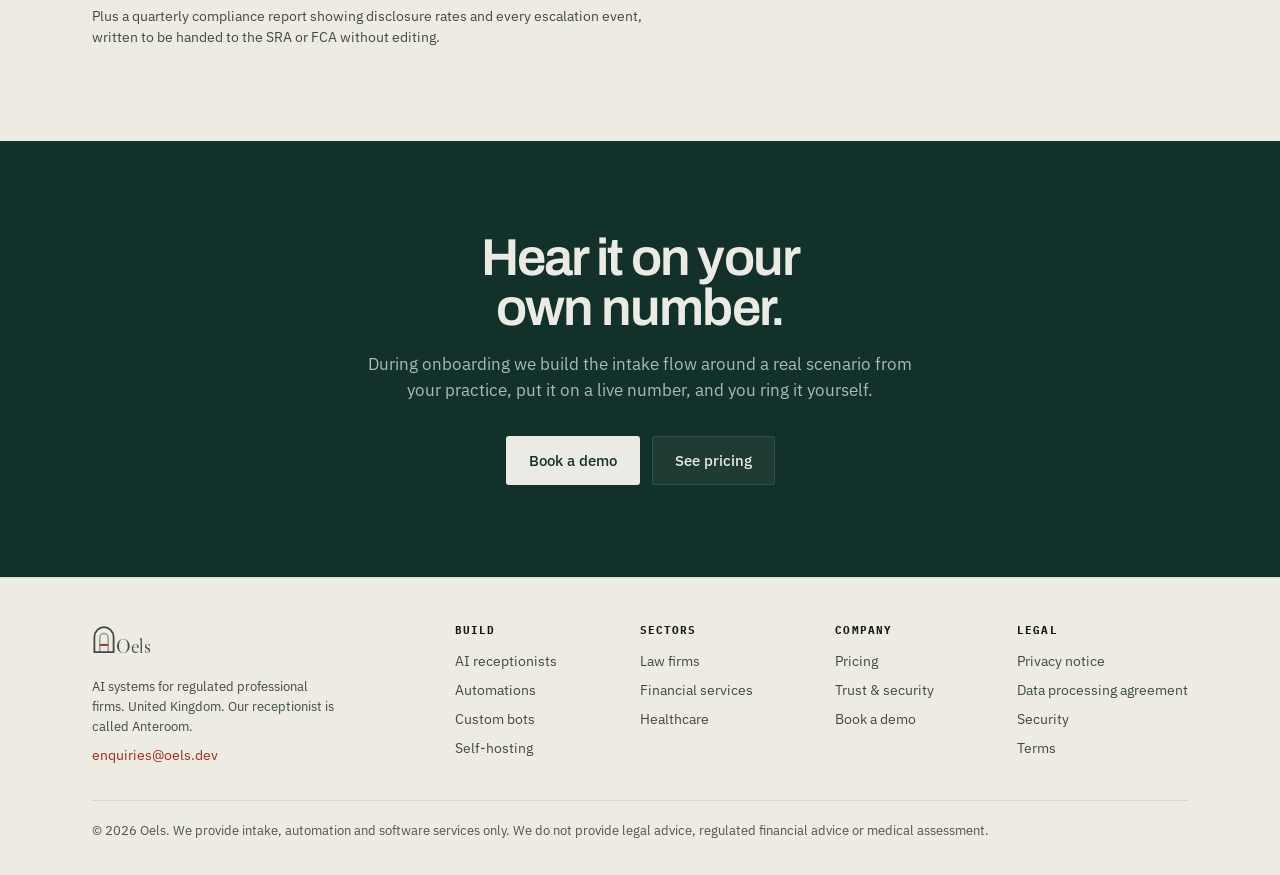
==== commit 8546702d: "Roll the chaptered treatment across the twelve inner pages - Every page opens on a title page: a rul" ====
--- a/ai-receptionists.html
+++ b/ai-receptionists.html
@@ -66,17 +66,16 @@
 </nav>
 
 <main id="main">
-<section class="phero">
-  <div class="glow g1"></div>
-  <div class="wrap" style="position:relative;z-index:2">
-    <p class="crumb"><a href="index.html">Oels</a> &nbsp;/&nbsp; AI receptionists</p>
-    <span class="pill" style="margin-top:16px">AI receptionists</span>
+<section class="titlepage on-stone">
+  <div class="wrap">
+    <div class="rulehead"></div>
+    <p class="folio"><a href="index.html">Oels</a> <em>· AI receptionists</em></p>
     <h1>Anteroom answers, qualifies and books. Then it writes it all down.</h1>
-    <p class="phero-sub">Voice and web chat for law firms and financial advisers. It discloses that it is automated at the start of every conversation, holds the advice boundary, and stops talking the moment somebody needs a person.</p>
-  </div>
-</section>
-
-<section class="sec-s">
+    <p class="standfirst">Voice and web chat for law firms and financial advisers. It discloses that it is automated at the start of every conversation, holds the advice boundary, and stops talking the moment somebody needs a person.</p>
+  </div>
+</section>
+
+<section class="sec-s on-ink">
   <div class="wrap">
     <div class="cards2" style="margin-top:8px">
       <div class="term">
@@ -106,11 +105,10 @@
   </div>
 </section>
 
-<section class="sec">
+<section class="sec on-stone">
   <div class="wrap">
     <div class="sec-head rv">
-      <span class="pill">The part nobody else engineers</span>
-      <h2>Knowing when to stop talking.</h2>
+            <h2>Knowing when to stop talking.</h2>
       <p>Every supplier engineers what the AI says. Almost nobody engineers what happens when it should not speak at all. In regulated work that is the part that matters.</p>
     </div>
     <div class="cards3">
@@ -127,8 +125,7 @@
 <section class="sec on-deep">
   <div class="wrap">
     <div class="sec-head rv">
-      <span class="pill">Integrations</span>
-      <h2>It has to work with what you already run.</h2>
+            <h2>It has to work with what you already run.</h2>
       <p>&ldquo;Does it work with LEAP?&rdquo; is often the only question that matters. We confirm your systems before the sales call, not after.</p>
     </div>
     <div class="tbl-wrap">
@@ -143,11 +140,10 @@
   </div>
 </section>
 
-<section class="sec">
+<section class="sec on-ink">
   <div class="wrap">
     <div class="sec-head rv">
-      <span class="pill">What it reports</span>
-      <h2>Calls answered is a vanity number.</h2>
+            <h2>Calls answered is a vanity number.</h2>
       <p>Anyone can answer a phone. The number that decides whether you renew is how many enquiries turned into instructed matters or booked advice appointments &mdash; so that is the number we report.</p>
     </div>
     <div class="strip strip-4">
--- a/assets/oels.css
+++ b/assets/oels.css
@@ -50,6 +50,76 @@
   --accent:#ECEAE4;--accent2:#FFFFFF;--accent-text:#ECEAE4;--on-accent:#12312A;
   --line:rgba(236,234,228,.16);--line2:rgba(236,234,228,.10);
 }
+
+/* ---------- 1a. Chapter grounds ----------
+   Chaptered editorial hard-cuts between grounds; it never interpolates. Each
+   ground restates `color` as well as the tokens, because `color` inherits as a
+   computed value: redefining --ink on a subtree does not re-ink text whose
+   colour already resolved on <body>. */
+.on-stone{
+  background:var(--paper-bg);color:var(--paper-ink);
+  --ink:var(--paper-ink);--dim:var(--paper-faint);--faint:var(--paper-faint);
+  --bg:var(--paper-bg);--bg2:#DBD7CD;
+  --surface:rgba(20,26,24,.035);--surface2:rgba(20,26,24,.06);--surface-solid:#FFFFFF;
+  --accent:var(--paper-accent);--accent2:#8A2814;--accent-text:var(--paper-accent);
+  --on-accent:#F5F3EE;
+  --line:rgba(20,26,24,.16);--line2:rgba(20,26,24,.10);
+  --alert:var(--paper-accent);--alert-ink:var(--paper-accent);
+}
+.on-ink{
+  background:var(--bg);color:var(--ink);
+}
+
+/* The folio. A chapter number and title in the margin of the page, the way a
+   printed feature marks its sections. Not a section counter for decoration:
+   these chapters are read in order and the reader is told where they are. */
+.folio{
+  display:flex;align-items:baseline;gap:14px;margin-bottom:26px;
+  font-family:"IBM Plex Mono",monospace;font-size:10.5px;letter-spacing:.16em;
+  text-transform:uppercase;color:var(--accent-text);
+}
+.folio::before{content:"";flex:0 0 34px;height:1px;background:var(--accent);opacity:.6}
+.folio em{font-style:normal;color:var(--faint);letter-spacing:.13em}
+.folio a{color:inherit;text-decoration:none;border-bottom:1px solid transparent}
+.folio a:hover{border-bottom-color:currentColor}
+
+/* Title page: type on the ground, no media above the fold. */
+.titlepage{padding:120px 0 96px;position:relative;overflow:hidden}
+.titlepage .rulehead{width:100%;height:1px;background:var(--line);margin-bottom:34px}
+.titlepage h1{max-width:15ch}
+.titlepage .standfirst{
+  font-size:clamp(17px,2vw,21px);color:var(--dim);max-width:56ch;margin-top:26px;
+}
+.titlepage .imprint{
+  margin-top:44px;padding-top:20px;border-top:1px solid var(--line2);
+  display:flex;gap:28px;flex-wrap:wrap;
+  font-family:"IBM Plex Mono",monospace;font-size:10.5px;letter-spacing:.12em;
+  text-transform:uppercase;color:var(--faint);
+}
+@media(max-width:700px){.titlepage{padding:72px 0 64px}}
+
+/* The peak carries the largest span on the page, by a visible margin. */
+.sec-peak{padding:140px 0 170px}
+@media(max-width:700px){.sec-peak{padding:76px 0 88px}}
+
+/* The silence before the peak. Deliberate, and recorded in BRIEF.md so the
+   verification pass can tell it from dead scroll. */
+.hold{padding:104px 0;display:grid;place-items:center;text-align:center}
+.hold p{
+  font-family:"IBM Plex Mono",monospace;font-size:11px;letter-spacing:.2em;
+  text-transform:uppercase;color:var(--faint);max-width:34ch;
+}
+@media(max-width:700px){.hold{padding:64px 0}}
+/* The silence inside the peak. A class, never an inline padding: inline styles
+   beat the media query below and leave 380px of dead space on a phone. */
+.hold-peak{padding:200px 0 180px}
+@media(max-width:700px){.hold-peak{padding:92px 0 80px}}
+
+/* Colophon: the close is a masthead plate, and the ask is a line of running
+   text rather than a button island. */
+.colophon{border-top:1px solid var(--line);padding-top:34px;margin-top:20px}
+.colophon p{font-size:17px;color:var(--dim);max-width:60ch}
+.colophon a{color:var(--accent-text);text-underline-offset:3px;text-decoration-thickness:1px}
 
 /* ---------- 1b. The rubric margin — signature element ----------
    A scribe ruled a margin onto the page before writing. This is that rule,
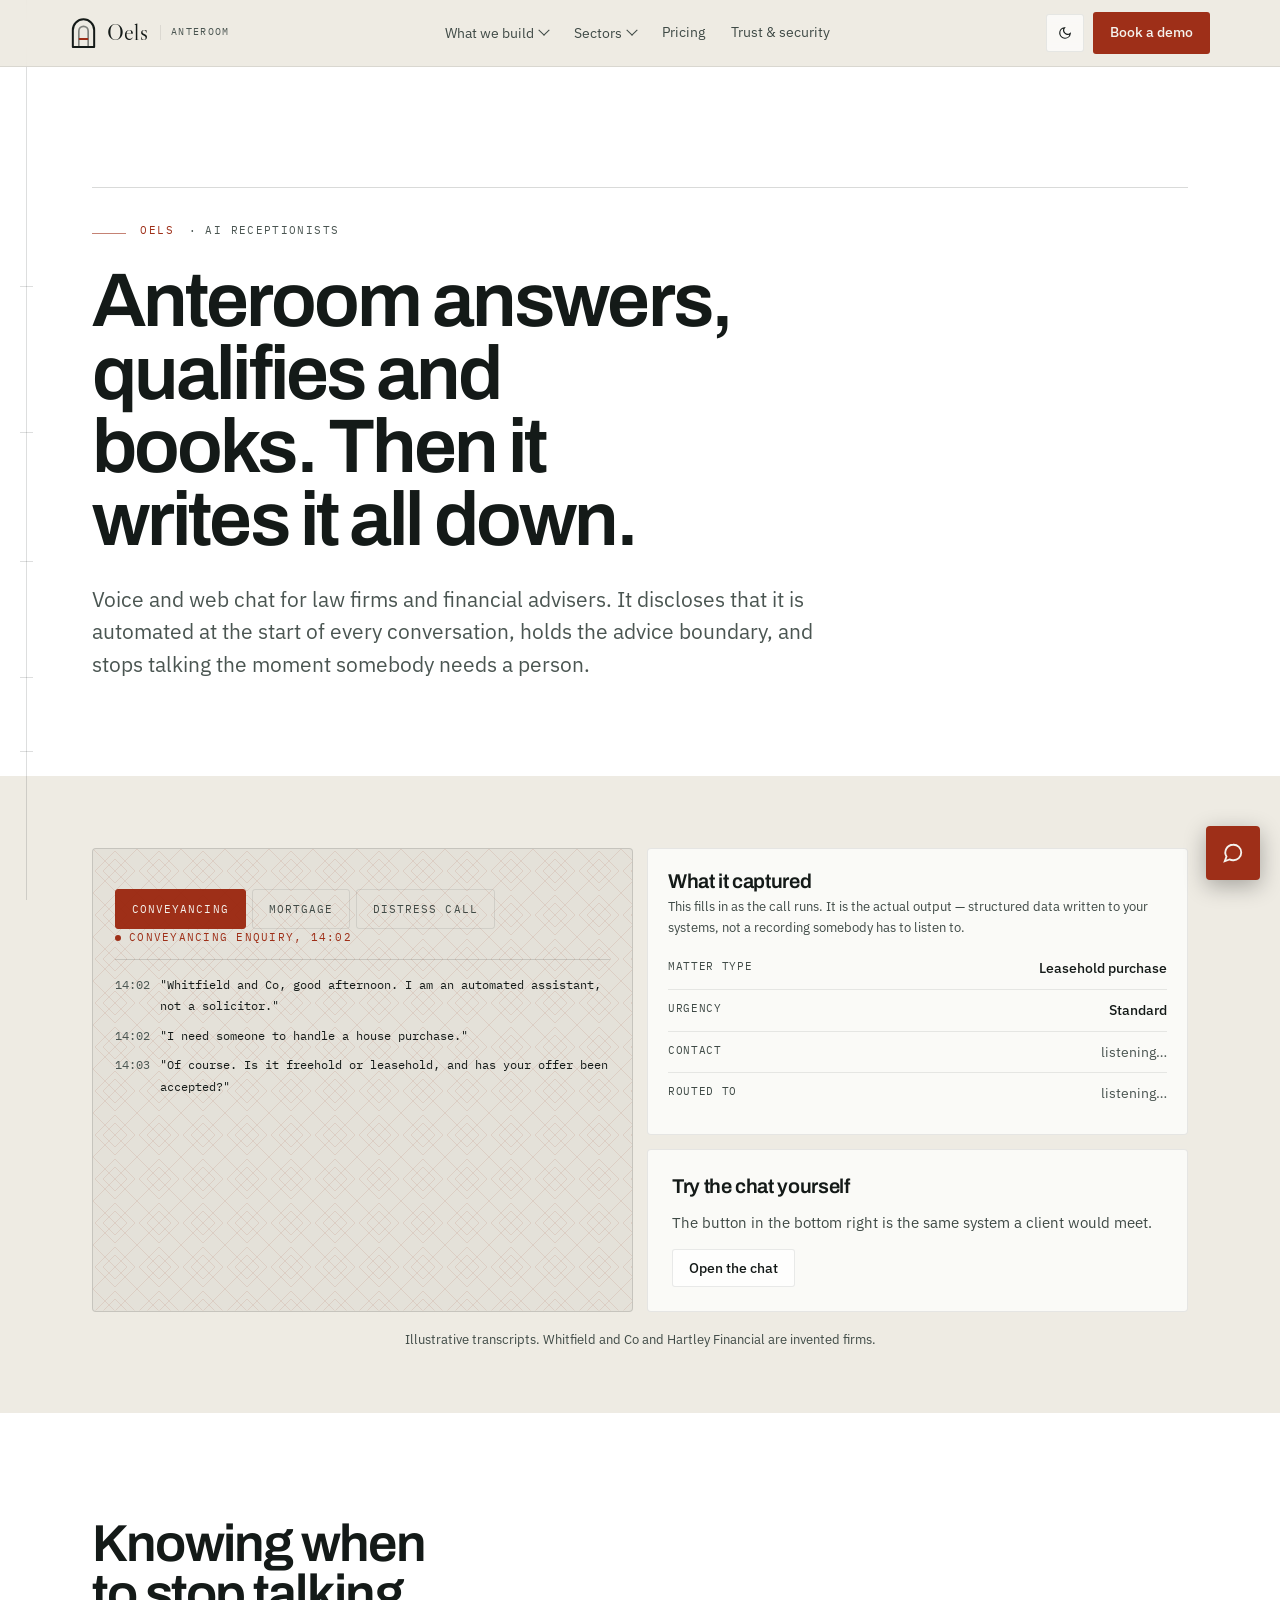
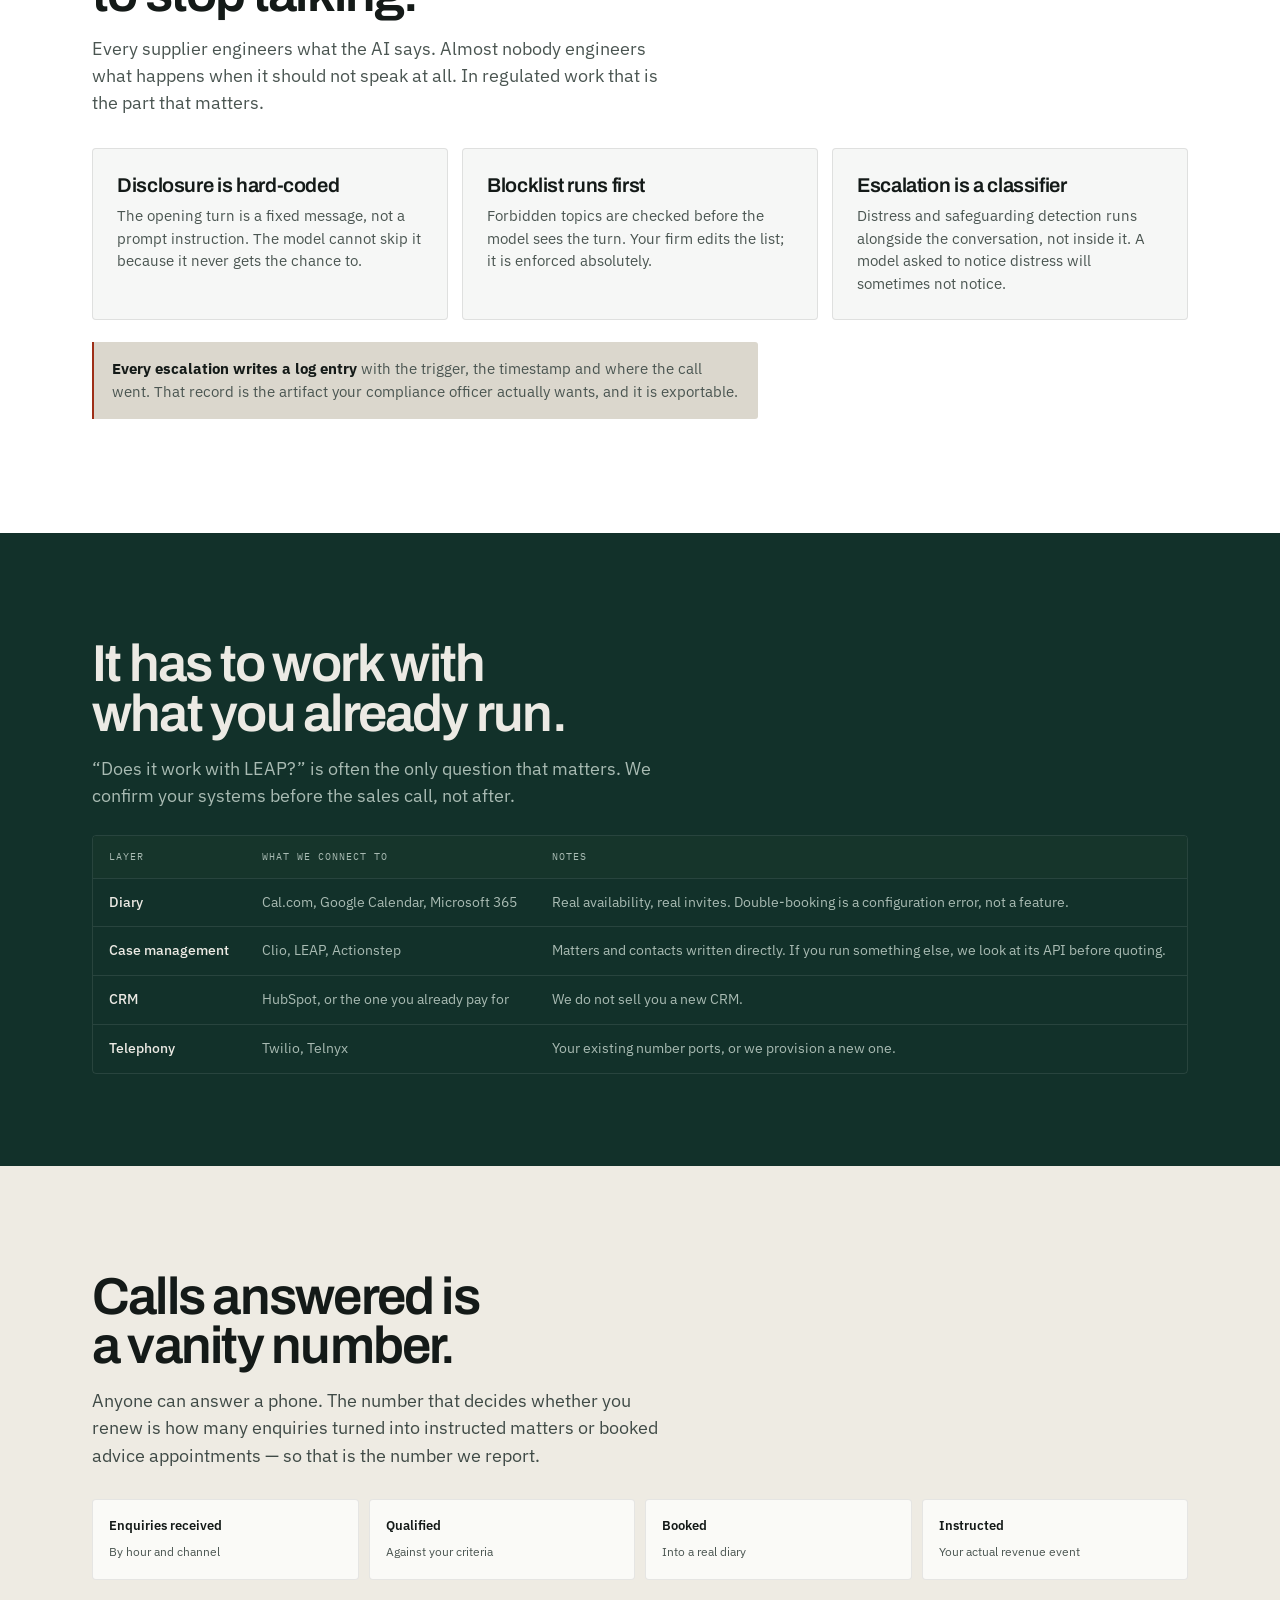
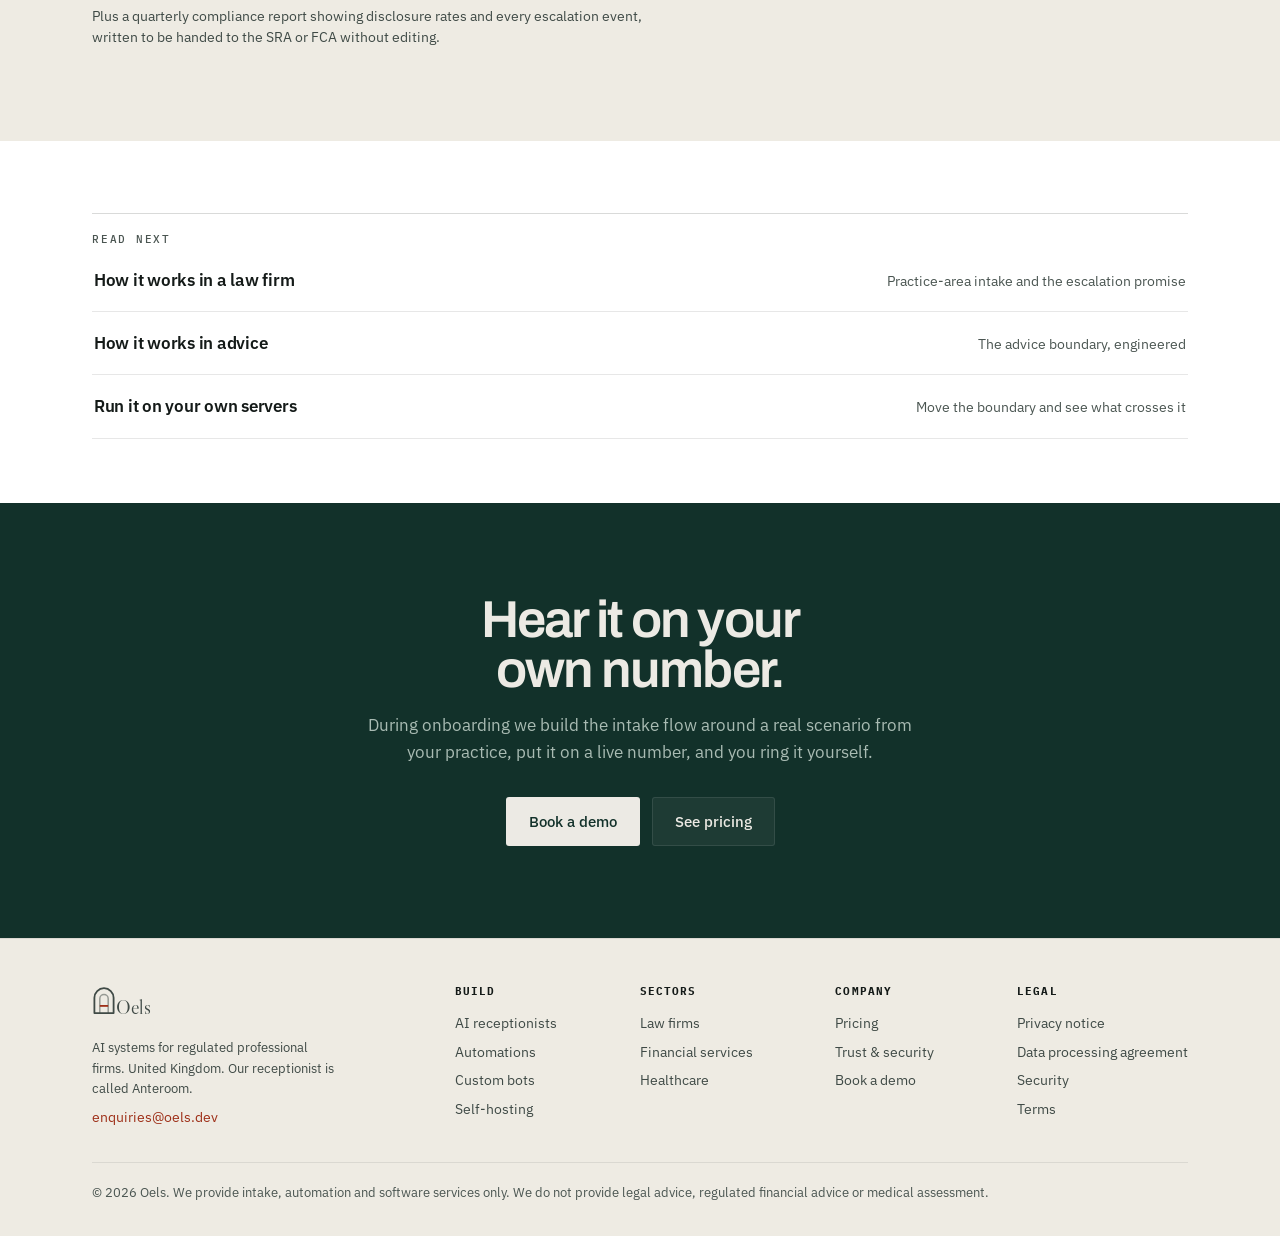
==== commit 26086739: "Flow pass: fix broken CTAs, add cross-links, ground-aware semantics Found by walking the site rather" ====
--- a/ai-receptionists.html
+++ b/ai-receptionists.html
@@ -50,7 +50,7 @@
       <button class="tbtn" type="button" data-theme-toggle aria-label="Switch between light and dark theme">
         <svg width="14" height="14" viewBox="0 0 24 24" fill="none" stroke="currentColor" stroke-width="2" aria-hidden="true"><path d="M21 12.8A9 9 0 1 1 11.2 3a7 7 0 0 0 9.8 9.8z"/></svg>
       </button>
-      <a href="index.html#book" class="btn btn-p btn-sm hdr-cta">Book a demo</a>
+      <a href="index.html#booking" class="btn btn-p btn-sm hdr-cta">Book a demo</a>
       <button class="tbtn burger" type="button" id="burger" aria-expanded="false" aria-controls="nav" aria-label="Open menu">
         <svg width="16" height="16" viewBox="0 0 24 24" fill="none" stroke="currentColor" stroke-width="2" aria-hidden="true"><path d="M3 6h18M3 12h18M3 18h18"/></svg>
       </button>
@@ -155,12 +155,25 @@
     <p class="dim mt-m" style="font-size:14px;max-width:70ch">Plus a quarterly compliance report showing disclosure rates and every escalation event, written to be handed to the SRA or FCA without editing.</p>
   </div>
 </section>
+<section class="sec-s on-stone">
+  <div class="wrap">
+    <div class="readnext">
+      <h2>Read next</h2>
+      <ul>
+        <li><a href="for-law-firms.html"><strong>How it works in a law firm</strong><span>Practice-area intake and the escalation promise</span></a></li>
+        <li><a href="for-financial-services.html"><strong>How it works in advice</strong><span>The advice boundary, engineered</span></a></li>
+        <li><a href="self-hosted.html"><strong>Run it on your own servers</strong><span>Move the boundary and see what crosses it</span></a></li>
+      </ul>
+    </div>
+  </div>
+</section>
+
 <section class="sec on-deep">
   <div class="wrap center">
     <h2 style="max-width:20ch;margin:0 auto">Hear it on your own number.</h2>
     <p class="dim" style="max-width:56ch;margin:18px auto 0;font-size:17px">During onboarding we build the intake flow around a real scenario from your practice, put it on a live number, and you ring it yourself.</p>
     <div class="hcta">
-      <a href="index.html#book" class="btn btn-p">Book a demo</a>
+      <a href="index.html#booking" class="btn btn-p">Book a demo</a>
       <a href="pricing.html" class="btn btn-s">See pricing</a>
     </div>
   </div>
@@ -182,7 +195,7 @@
       <div class="fc"><strong>Sectors</strong>
         <a href="for-law-firms.html">Law firms</a><a href="for-financial-services.html">Financial services</a><a href="for-healthcare.html">Healthcare</a></div>
       <div class="fc"><strong>Company</strong>
-        <a href="pricing.html">Pricing</a><a href="trust.html">Trust &amp; security</a><a href="index.html#book">Book a demo</a></div>
+        <a href="pricing.html">Pricing</a><a href="trust.html">Trust &amp; security</a><a href="index.html#booking">Book a demo</a></div>
       <div class="fc"><strong>Legal</strong>
         <a href="privacy.html">Privacy notice</a><a href="dpa.html">Data processing agreement</a><a href="trust.html">Security</a><a href="terms.html">Terms</a></div>
     </div>
--- a/assets/oels.css
+++ b/assets/oels.css
@@ -49,6 +49,7 @@
   --surface-solid:#16352B;--bg2:#16352B;
   --accent:#ECEAE4;--accent2:#FFFFFF;--accent-text:#ECEAE4;--on-accent:#12312A;
   --line:rgba(236,234,228,.16);--line2:rgba(236,234,228,.10);
+  --ok:#6FB894;--warn-text:#E8A87C;
 }
 
 /* ---------- 1a. Chapter grounds ----------
@@ -65,6 +66,9 @@
   --on-accent:#F5F3EE;
   --line:rgba(20,26,24,.16);--line2:rgba(20,26,24,.10);
   --alert:var(--paper-accent);--alert-ink:var(--paper-accent);
+  /* semantic colours are keyed to the GROUND, not the theme: stone is
+     light in both, so it always takes the light-ground values. */
+  --ok:#2F6B4C;--warn-text:#8A3417;
 }
 .on-ink{
   background:var(--bg);color:var(--ink);
@@ -114,6 +118,25 @@
    beat the media query below and leave 380px of dead space on a phone. */
 .hold-peak{padding:200px 0 180px}
 @media(max-width:700px){.hold-peak{padding:92px 0 80px}}
+
+/* Read next. A reader who finishes a service page should have somewhere to go
+   that is not the nav bar. Set as a run of rules, not cards. */
+.readnext{margin-top:8px;border-top:1px solid var(--line)}
+.readnext h2{font-size:11px;font-family:"IBM Plex Mono",monospace;letter-spacing:.16em;
+  text-transform:uppercase;color:var(--faint);font-weight:500;margin:20px 0 4px;letter-spacing:.16em}
+.readnext ul{list-style:none;margin:0;padding:0}
+.readnext li{border-bottom:1px solid var(--line2)}
+.readnext a{
+  display:grid;grid-template-columns:minmax(0,1fr) auto;align-items:baseline;gap:18px;
+  padding:18px 2px;text-decoration:none;color:var(--ink);transition:padding-left .2s,color .2s;
+}
+.readnext a:hover{padding-left:10px;color:var(--accent-text)}
+.readnext a strong{font-size:17px;font-weight:600;letter-spacing:-.015em}
+.readnext a span{font-size:13.5px;color:var(--dim);text-align:right}
+@media(max-width:640px){
+  .readnext a{grid-template-columns:1fr;gap:4px}
+  .readnext a span{text-align:left}
+}
 
 /* Colophon: the close is a masthead plate, and the ask is a line of running
    text rather than a button island. */
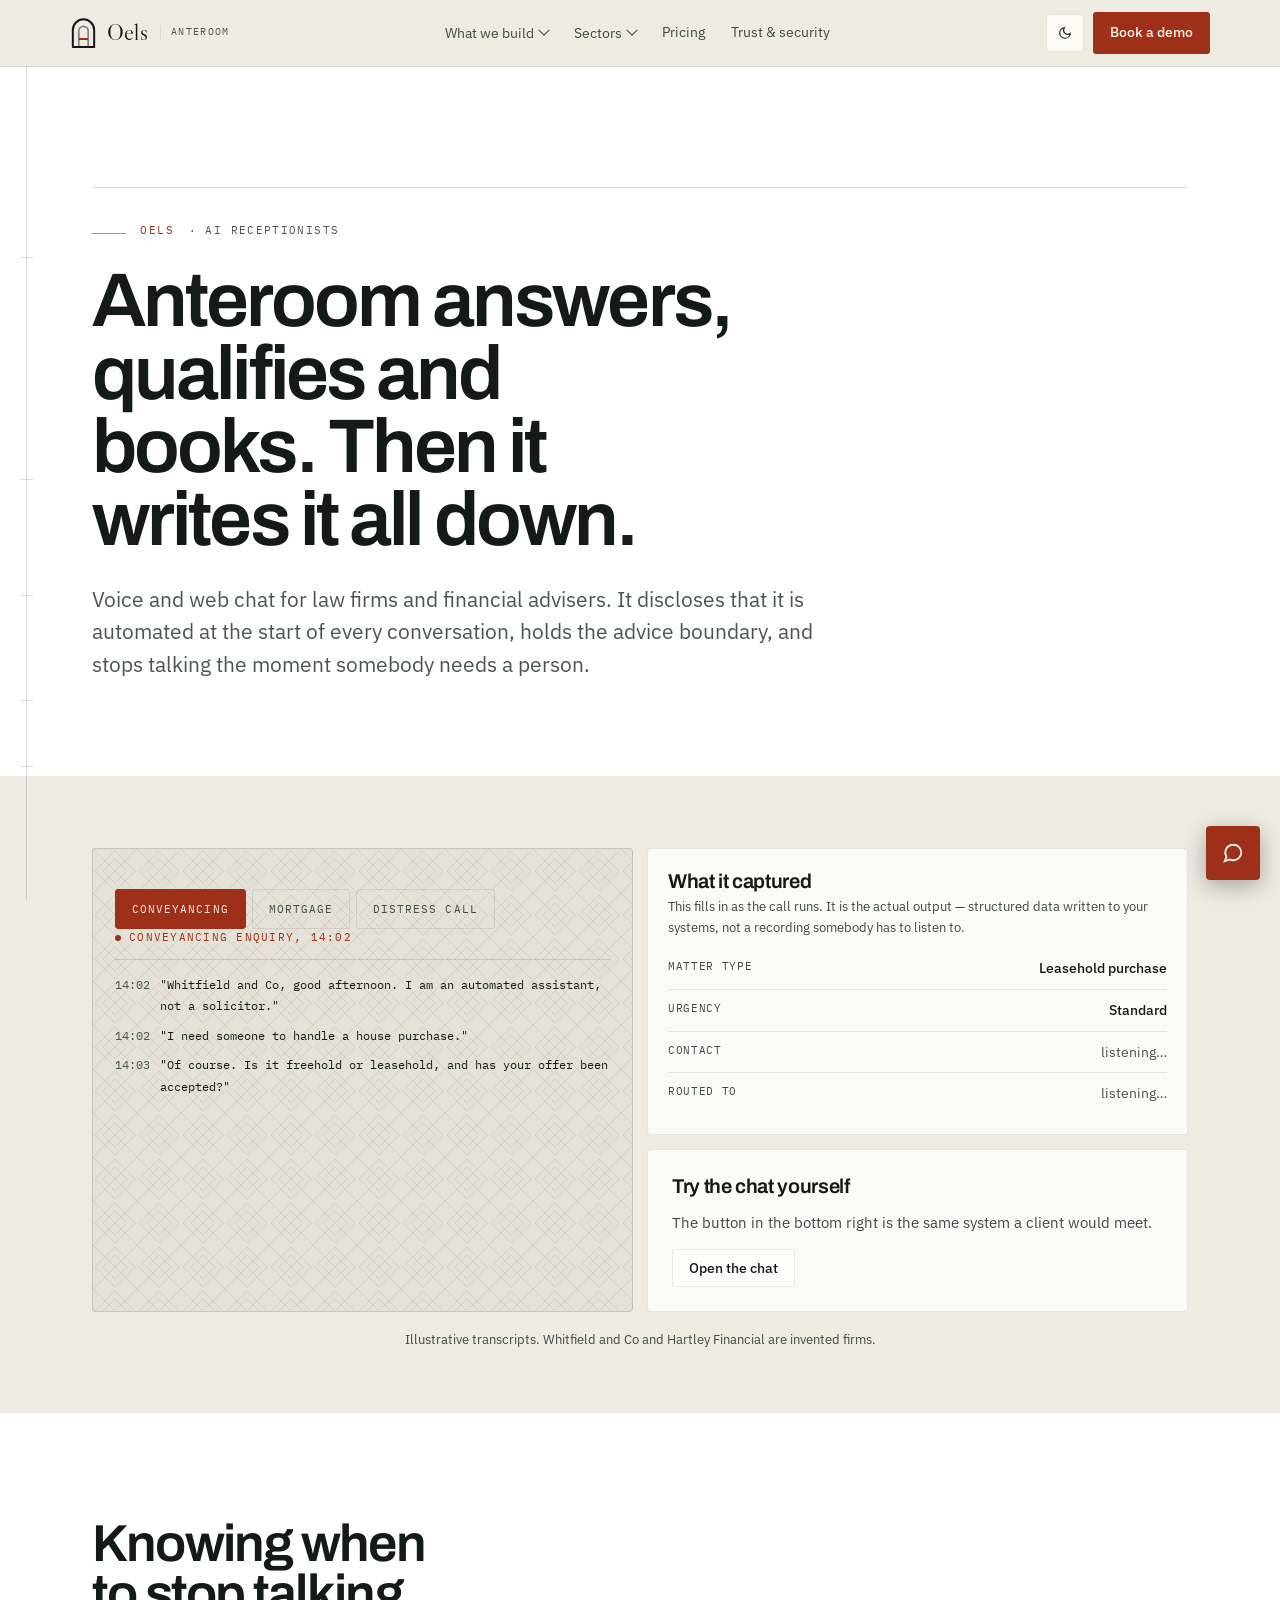
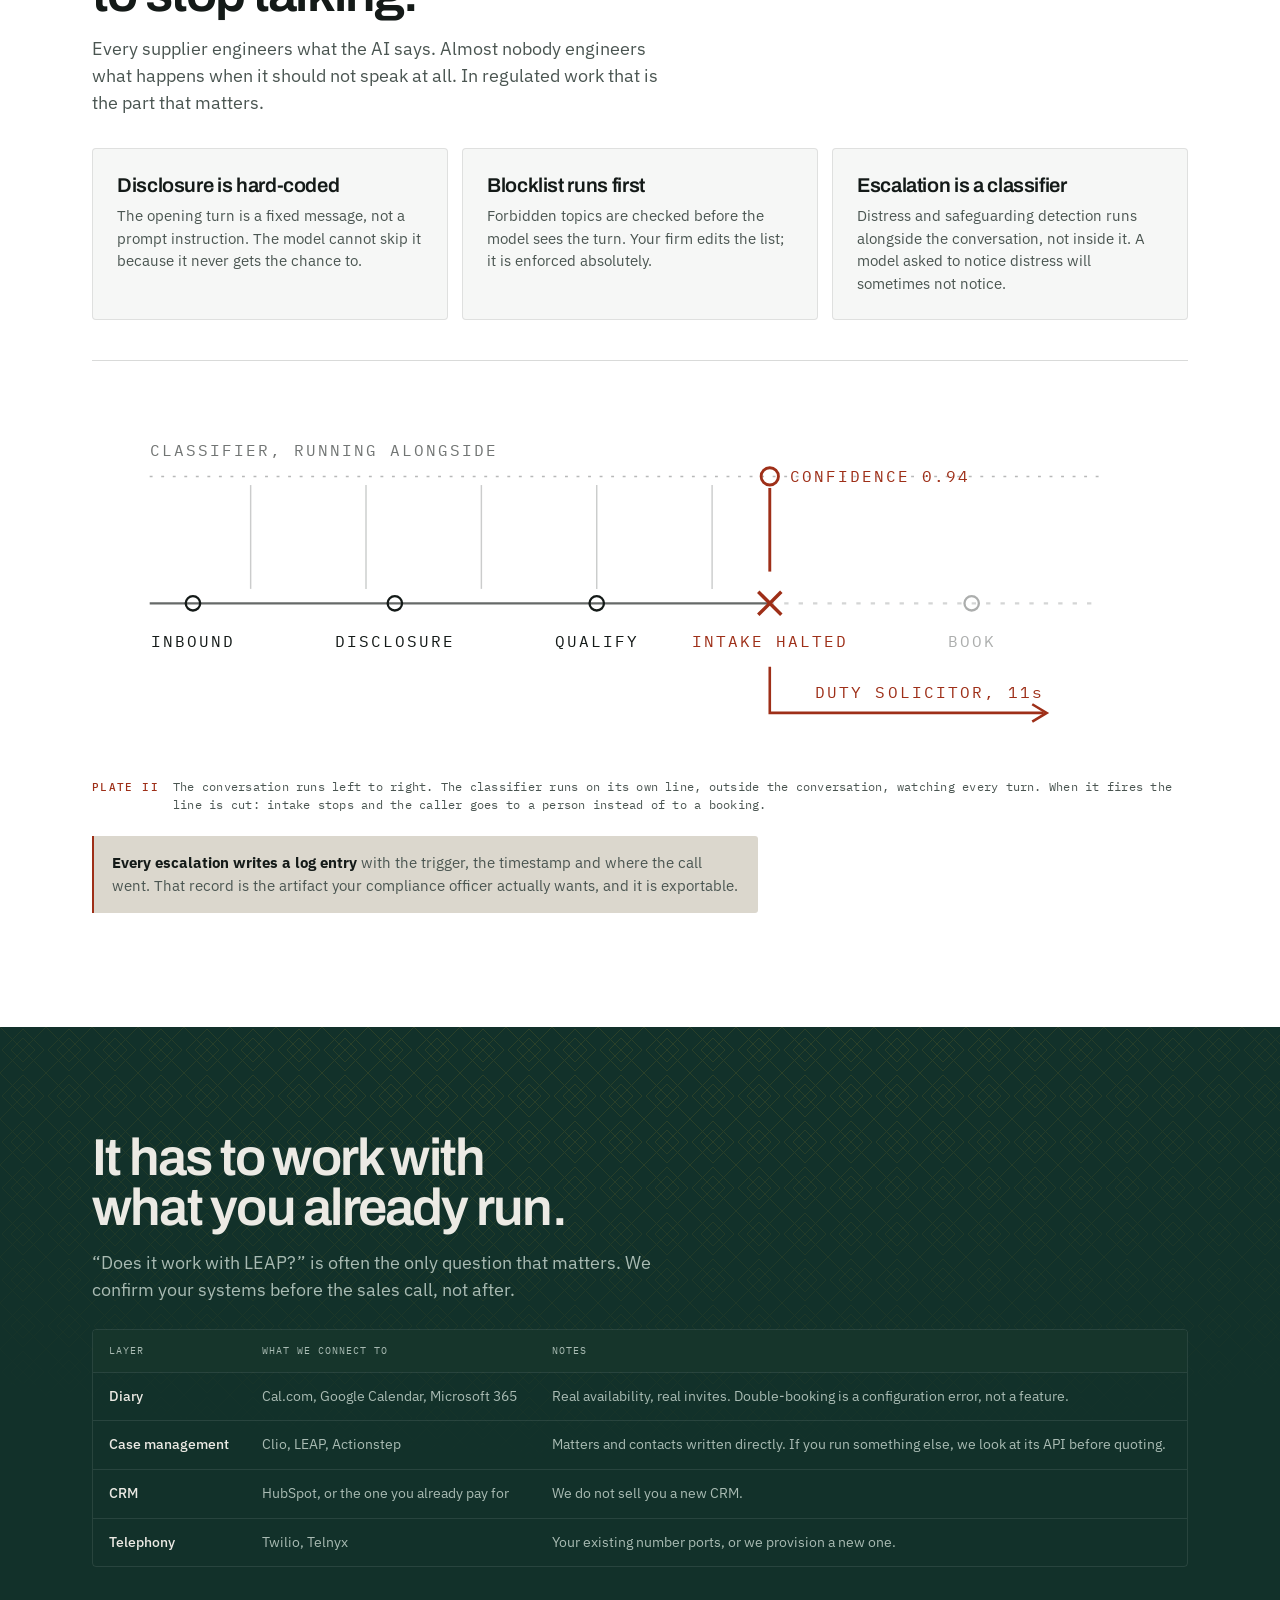
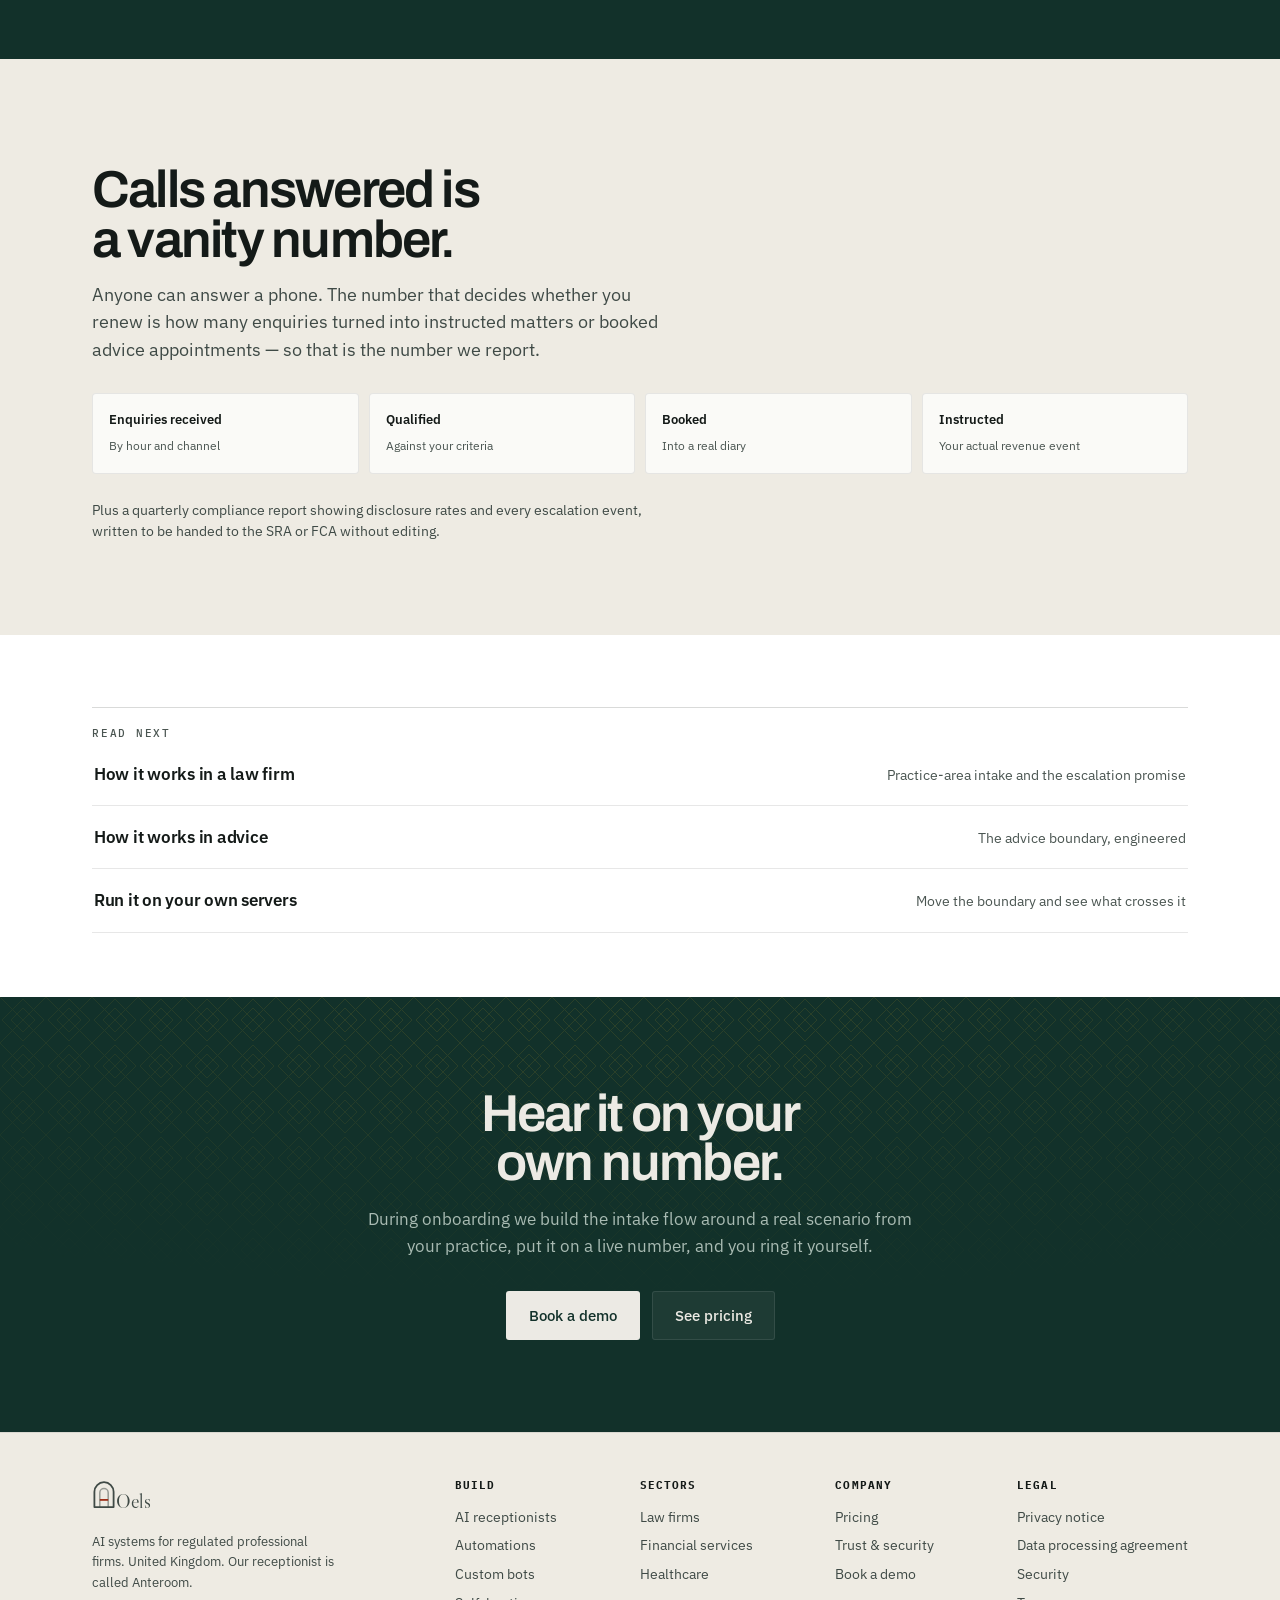
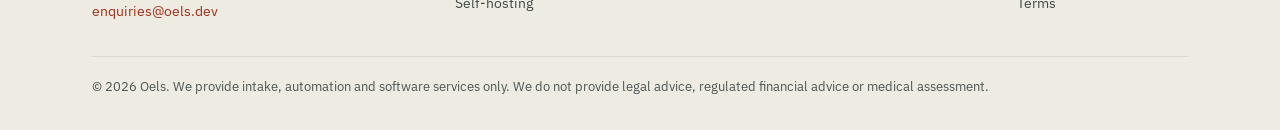
==== commit 023cc6e8: "Add two drawn plates Custom artwork, not sourced imagery.  Plate I, on the homepage in Chapter I: an" ====
--- a/ai-receptionists.html
+++ b/ai-receptionists.html
@@ -116,6 +116,11 @@
       <div class="card rv"><h3>Blocklist runs first</h3><p>Forbidden topics are checked before the model sees the turn. Your firm edits the list; it is enforced absolutely.</p></div>
       <div class="card rv"><h3>Escalation is a classifier</h3><p>Distress and safeguarding detection runs alongside the conversation, not inside it. A model asked to notice distress will sometimes not notice.</p></div>
     </div>
+
+    <figure class="plate">
+      <svg xmlns="http://www.w3.org/2000/svg" viewBox="0 0 760 260" fill="none" role="img" aria-labelledby="esT esD"><title id="esT">Where a call stops</title><desc id="esD">A call runs left to right through inbound, disclosure and qualification before booking. A classifier runs on a separate line above it, watching every turn. When it fires, the conversation line is cut and the call is transferred to a person instead of continuing to booking.</desc><path d="M40 150 H470" stroke="currentColor" stroke-width="1.6" opacity=".65"/><path d="M470 150 H700" stroke="currentColor" stroke-width="1.6" opacity=".18" stroke-dasharray="3 7"/><g><circle cx="70" cy="150" r="5" stroke="currentColor" stroke-width="1.6" fill="var(--sc-node-fill,transparent)"/><text x="70" y="180" text-anchor="middle" font-family="IBM Plex Mono, monospace" font-size="11" letter-spacing="1.4" fill="currentColor">INBOUND</text></g><g><circle cx="210" cy="150" r="5" stroke="currentColor" stroke-width="1.6" fill="var(--sc-node-fill,transparent)"/><text x="210" y="180" text-anchor="middle" font-family="IBM Plex Mono, monospace" font-size="11" letter-spacing="1.4" fill="currentColor">DISCLOSURE</text></g><g><circle cx="350" cy="150" r="5" stroke="currentColor" stroke-width="1.6" fill="var(--sc-node-fill,transparent)"/><text x="350" y="180" text-anchor="middle" font-family="IBM Plex Mono, monospace" font-size="11" letter-spacing="1.4" fill="currentColor">QUALIFY</text></g><g opacity=".35"><circle cx="610" cy="150" r="5" stroke="currentColor" stroke-width="1.6" fill="var(--sc-node-fill,transparent)"/><text x="610" y="180" text-anchor="middle" font-family="IBM Plex Mono, monospace" font-size="11" letter-spacing="1.4" fill="currentColor">BOOK</text></g><path d="M40 62 H700" stroke="currentColor" stroke-width="1" opacity=".3" stroke-dasharray="2 6"/><text x="40" y="48" font-family="IBM Plex Mono, monospace" font-size="11" letter-spacing="1.4" fill="currentColor" opacity=".6">CLASSIFIER, RUNNING ALONGSIDE</text><path d="M110 68 V140" stroke="currentColor" stroke-width="1" opacity=".22"/><path d="M190 68 V140" stroke="currentColor" stroke-width="1" opacity=".22"/><path d="M270 68 V140" stroke="currentColor" stroke-width="1" opacity=".22"/><path d="M350 68 V140" stroke="currentColor" stroke-width="1" opacity=".22"/><path d="M430 68 V140" stroke="currentColor" stroke-width="1" opacity=".22"/><circle cx="470" cy="62" r="6" stroke="var(--accent)" stroke-width="2"/><path d="M470 70 V128" stroke="var(--accent)" stroke-width="2"/><text x="484" y="66" font-family="IBM Plex Mono, monospace" font-size="11" letter-spacing="1.4" fill="var(--accent)">CONFIDENCE 0.94</text><path d="M462 158 l16 -16 M462 142 l16 16" stroke="var(--accent)" stroke-width="2.4"/><text x="470" y="180" text-anchor="middle" font-family="IBM Plex Mono, monospace" font-size="11" letter-spacing="1.4" fill="var(--accent)">INTAKE HALTED</text><path d="M470 194 V226 H660" stroke="var(--accent)" stroke-width="1.8"/><path d="M652 220 l10 6 l-10 6" stroke="var(--accent)" stroke-width="1.8"/><text x="660" y="216" text-anchor="end" font-family="IBM Plex Mono, monospace" font-size="11" letter-spacing="1.4" fill="var(--accent)">DUTY SOLICITOR, 11s</text></svg>
+      <figcaption><b>Plate II</b><span>The conversation runs left to right. The classifier runs on its own line, outside the conversation, watching every turn. When it fires the line is cut: intake stops and the caller goes to a person instead of to a booking.</span></figcaption>
+    </figure>
     <div class="note" style="max-width:74ch">
       <strong>Every escalation writes a log entry</strong> with the trigger, the timestamp and where the call went. That record is the artifact your compliance officer actually wants, and it is exportable.
     </div>
--- a/assets/oels.css
+++ b/assets/oels.css
@@ -74,6 +74,25 @@
   background:var(--bg);color:var(--ink);
 }
 
+/* The mashrabiya, where the brand says it belongs: texture behind the deep
+   green band, at 13%. It is the carved screen at a doorway, which filters what
+   passes through while letting the person inside see out. Carried as a data URI
+   so it costs no request and no decode, which is why it can sit on every page.
+   Leaf gold only, never a second pattern beside it. */
+.on-deep{position:relative;isolation:isolate}
+.on-deep::before{
+  content:"";position:absolute;inset:0;z-index:-1;pointer-events:none;
+  opacity:.13;
+  background-image:url("data:image/svg+xml,%3Csvg xmlns='http://www.w3.org/2000/svg' width='46' height='46'%3E%3Cg stroke='%23C9A227' stroke-width='1' fill='none'%3E%3Cpath d='M23 2 L44 23 L23 44 L2 23 Z'/%3E%3Cpath d='M23 11 L35 23 L23 35 L11 23 Z'/%3E%3Cpath d='M0 0 L46 46 M46 0 L0 46'/%3E%3C/g%3E%3C/svg%3E");
+}
+/* Fades out at the edges so it reads as texture rather than wallpaper. */
+@supports (mask-image: linear-gradient(#000,#000)){
+  .on-deep::before{
+    -webkit-mask-image:radial-gradient(120% 90% at 50% 0%,#000 20%,transparent 78%);
+            mask-image:radial-gradient(120% 90% at 50% 0%,#000 20%,transparent 78%);
+  }
+}
+
 /* The folio. A chapter number and title in the margin of the page, the way a
    printed feature marks its sections. Not a section counter for decoration:
    these chapters are read in order and the reader is told where they are. */
@@ -118,6 +137,19 @@
    beat the media query below and leave 380px of dead space on a phone. */
 .hold-peak{padding:200px 0 180px}
 @media(max-width:700px){.hold-peak{padding:92px 0 80px}}
+
+/* Drawn plates. Inline SVG, never <img>: these take currentColor and the accent
+   token, so one drawing serves stone, ink and green without a second file. */
+.plate{margin:40px 0 0;padding-top:26px;border-top:1px solid var(--line)}
+.plate svg{width:100%;height:auto;display:block;color:var(--ink)}
+.plate figcaption{
+  margin-top:16px;font-family:"IBM Plex Mono",monospace;font-size:10.5px;
+  letter-spacing:.13em;text-transform:uppercase;color:var(--faint);
+  display:flex;gap:14px;align-items:baseline;
+}
+.plate figcaption b{font-weight:500;color:var(--accent-text);flex-shrink:0}
+.plate figcaption span{text-transform:none;letter-spacing:.02em;font-size:12px;line-height:1.5}
+@media(max-width:640px){.plate figcaption{flex-direction:column;gap:6px}}
 
 /* Read next. A reader who finishes a service page should have somewhere to go
    that is not the nav bar. Set as a run of rules, not cards. */
@@ -588,7 +620,17 @@
 @media(min-width:861px){.strip-4{grid-template-columns:repeat(4,1fr)}}
 /* Leadership block: portrait beside text, stacking on small screens. */
 .bio{display:grid;grid-template-columns:110px 1fr;gap:26px;align-items:center}
-.bio-img{aspect-ratio:1;border-radius:4px;background:var(--bg2);border:1px dashed var(--line2);display:grid;place-items:center;font-family:"IBM Plex Mono",monospace;font-size:9.5px;color:var(--dim);text-align:center;padding:10px}
+/* Still a placeholder, because the photograph is a genuine launch blocker and
+   hiding that would be worse. But it reads as a reserved plate rather than a
+   broken image. */
+.bio-img{
+  aspect-ratio:1;border-radius:4px;background:var(--surface);
+  border:1px solid var(--line);display:grid;place-items:center;gap:8px;
+  align-content:center;text-align:center;padding:12px;
+}
+.bio-img svg{opacity:.34}
+.bio-img span{font-family:"IBM Plex Mono",monospace;font-size:8.5px;letter-spacing:.13em;
+  text-transform:uppercase;color:var(--faint);line-height:1.4}
 @media(max-width:560px){.bio{grid-template-columns:1fr;gap:16px}.bio-img{max-width:120px}}
 
 /* ---------- 14. Pricing ---------- */
